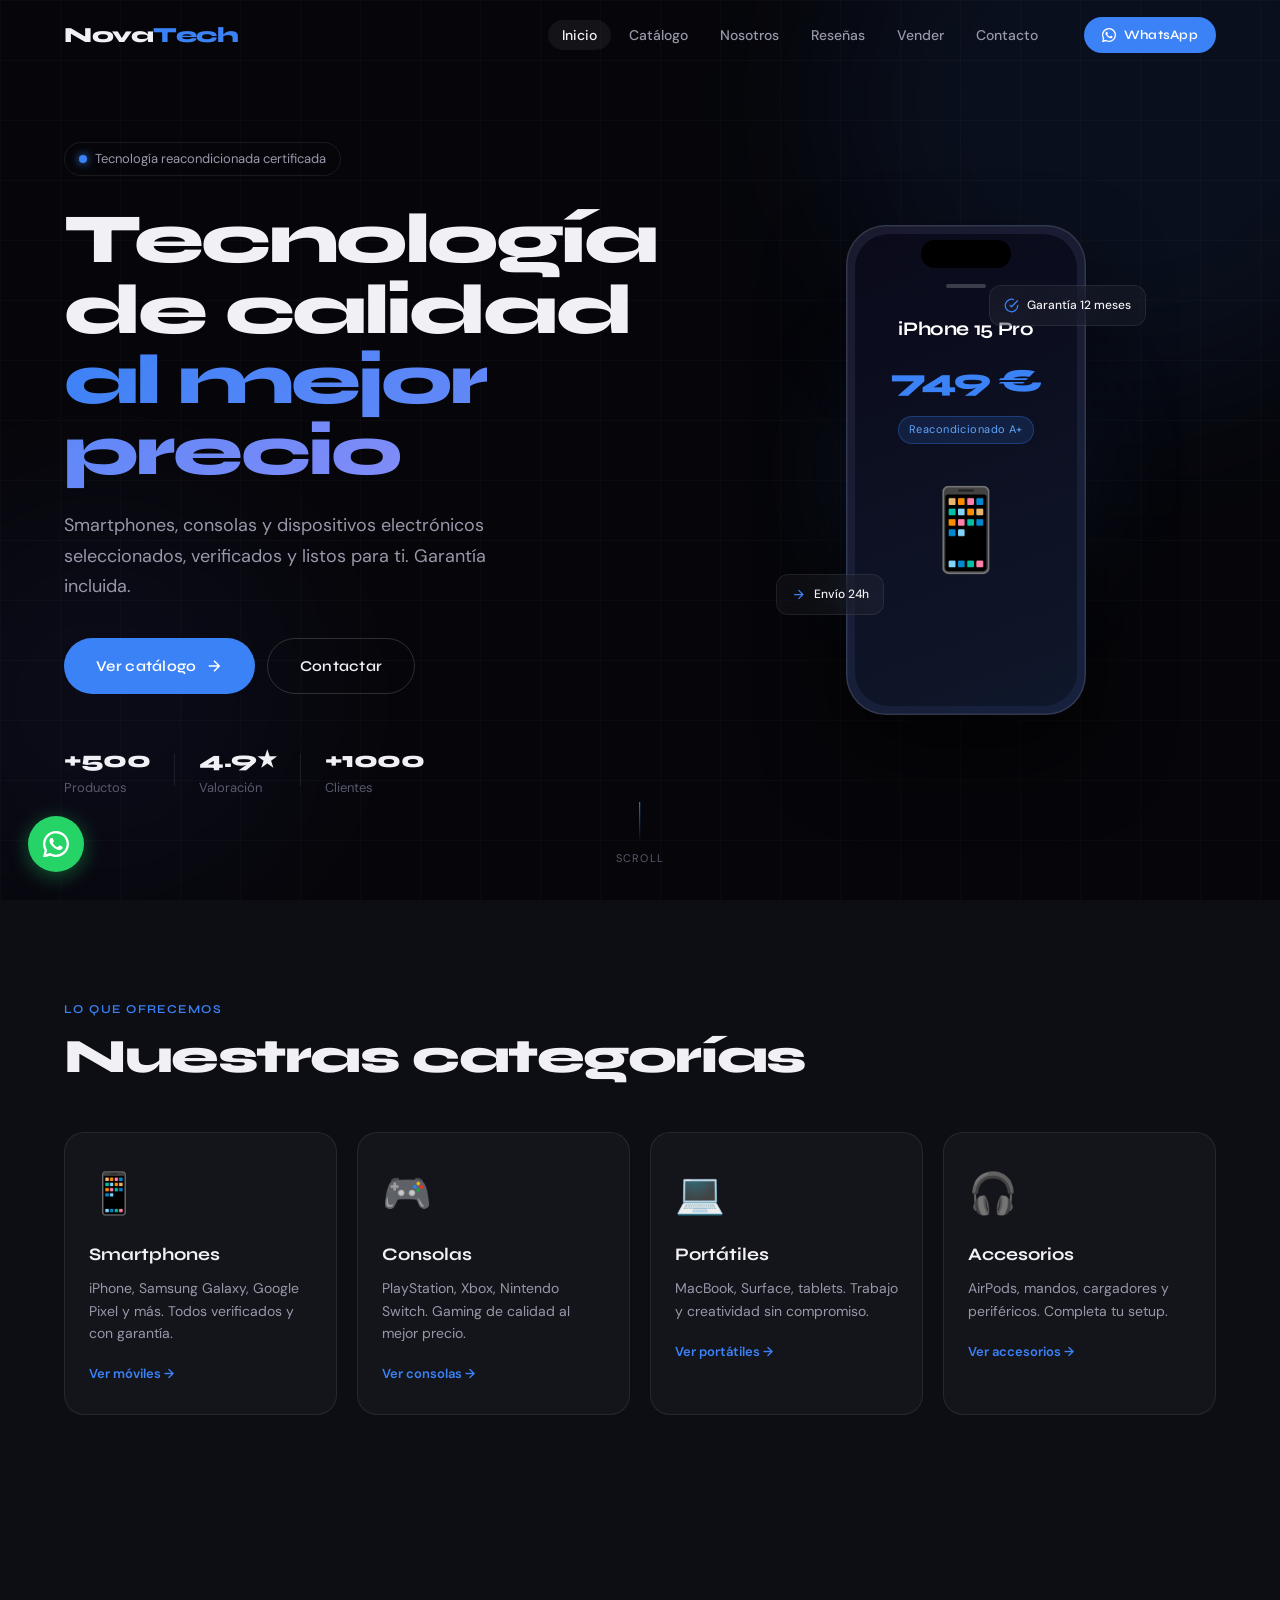
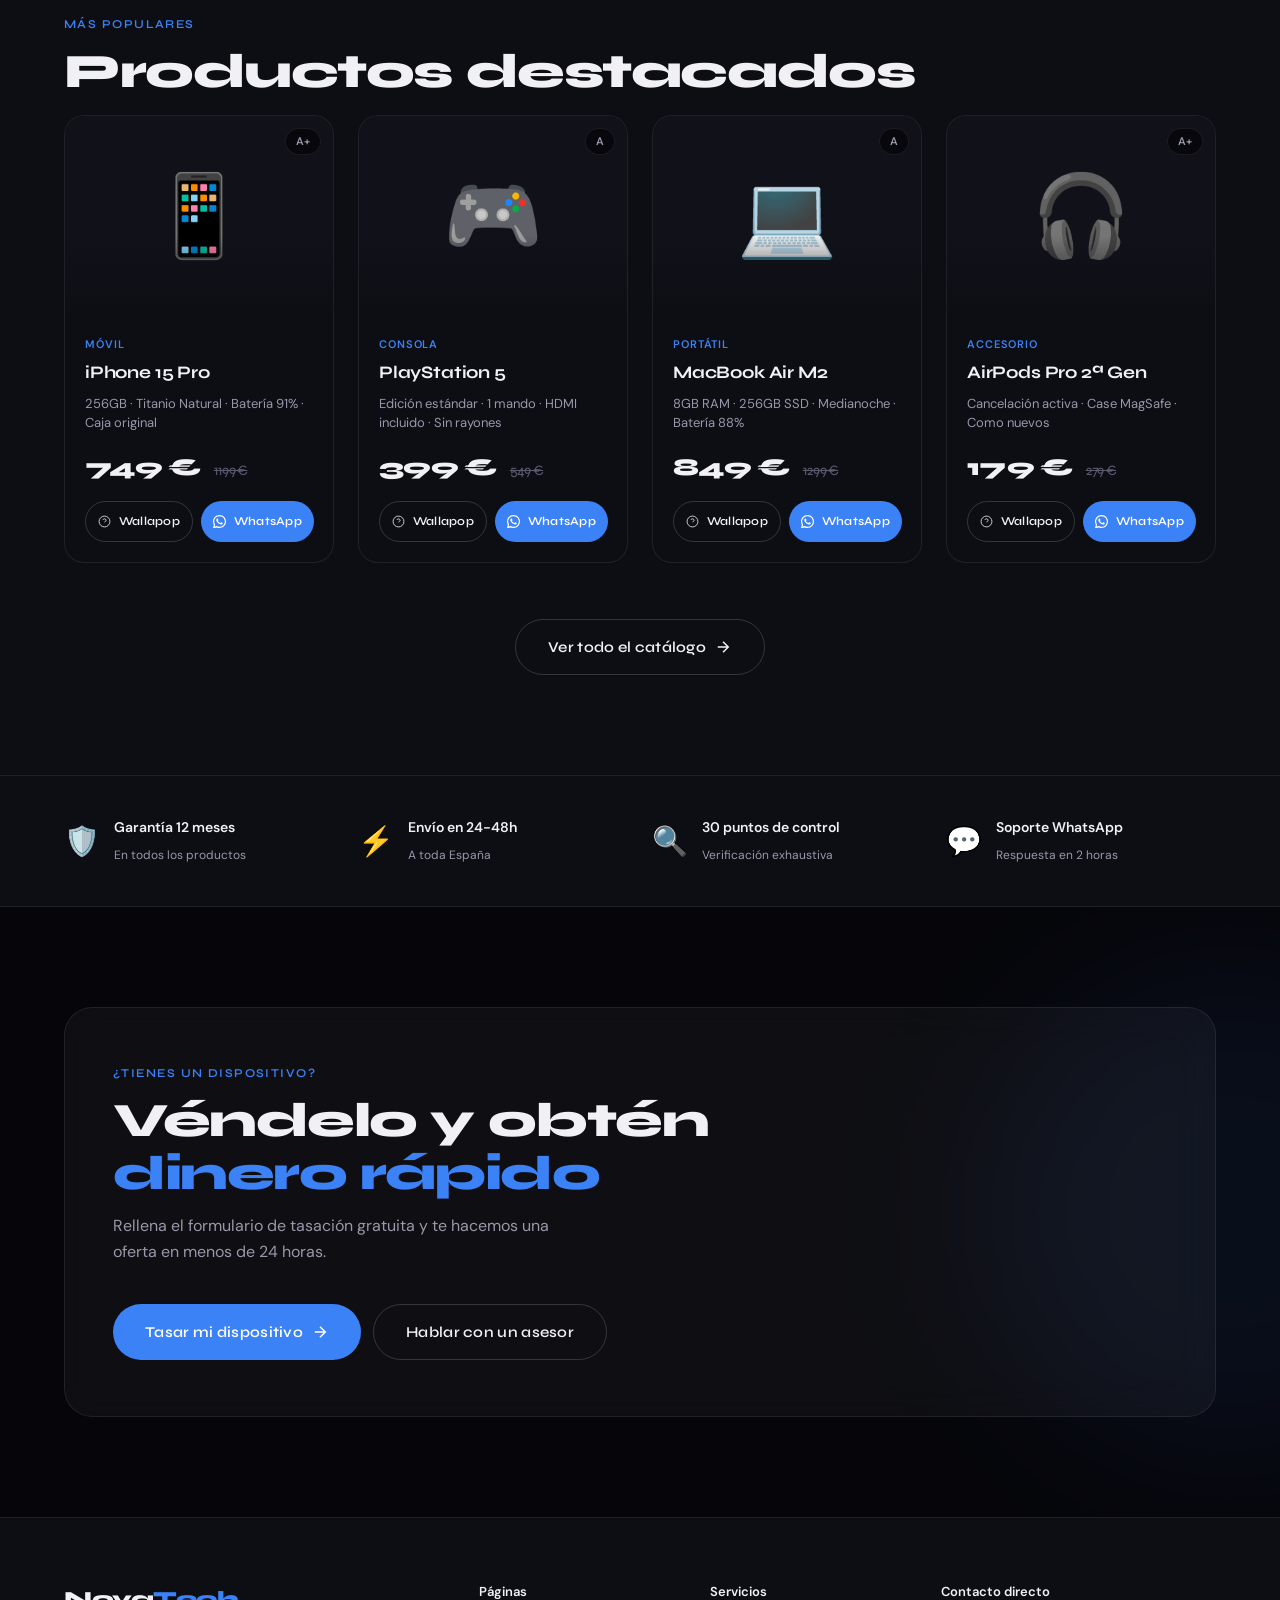
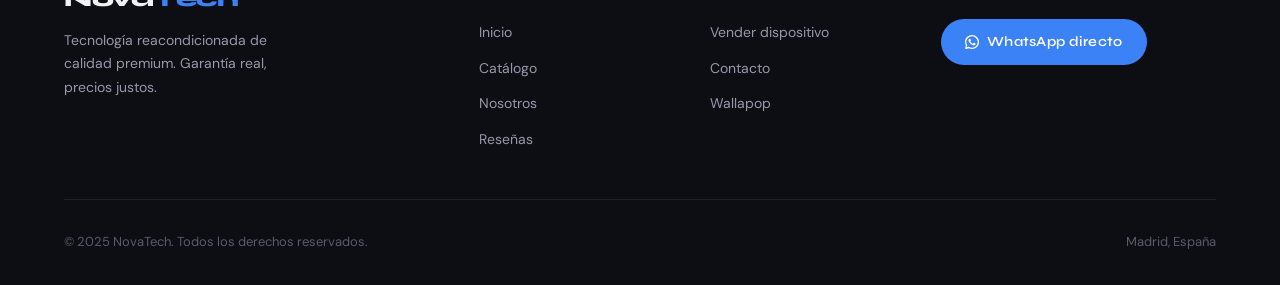
==== index.html @ 0494d089 "RECambio Web" ====
<!DOCTYPE html>
<html lang="es">
<head>
  <meta charset="UTF-8" />
  <meta name="viewport" content="width=device-width, initial-scale=1.0" />
  <meta name="description" content="NovaTech — Tecnología reacondicionada de calidad premium. Smartphones, consolas y dispositivos electrónicos al mejor precio." />
  <title>NovaTech — Inicio</title>
  <link rel="preconnect" href="https://fonts.googleapis.com">
  <link rel="preconnect" href="https://fonts.gstatic.com" crossorigin>
  <link href="https://fonts.googleapis.com/css2?family=Syne:wght@400;500;600;700;800&family=DM+Sans:opsz,wght@9..40,300;9..40,400;9..40,500&display=swap" rel="stylesheet">
  <link rel="stylesheet" href="style.css" />
</head>
<body>

  <!-- Navbar (inyectado por shared.js) -->
  <div id="nav-slot"></div>

  <main>

    <!-- ==================== HERO ==================== -->
    <section class="hero">
      <div class="blob blob-1"></div>
      <div class="blob blob-2"></div>
      <div class="grid-overlay"></div>

      <div class="hero-inner container">
        <div class="hero-text">
          <div class="hero-badge reveal">
            <span class="badge-dot"></span>
            Tecnología reacondicionada certificada
          </div>
          <h1 class="hero-title reveal reveal-delay-1">
            Tecnología<br>de calidad<br><em>al mejor precio</em>
          </h1>
          <p class="hero-sub reveal reveal-delay-2">
            Smartphones, consolas y dispositivos electrónicos seleccionados,
            verificados y listos para ti. Garantía incluida.
          </p>
          <div class="hero-ctas reveal reveal-delay-3">
            <a href="catalogo.html" class="btn btn-primary btn-lg">
              Ver catálogo
              <svg viewBox="0 0 24 24" fill="none" stroke="currentColor" stroke-width="2" width="18" height="18"><path d="M5 12h14M12 5l7 7-7 7"/></svg>
            </a>
            <a href="contacto.html" class="btn btn-outline btn-lg">Contactar</a>
          </div>
          <div class="hero-stats reveal reveal-delay-4">
            <div class="stat"><span class="stat-n">+500</span><span class="stat-l">Productos</span></div>
            <div class="stat-divider"></div>
            <div class="stat"><span class="stat-n">4.9★</span><span class="stat-l">Valoración</span></div>
            <div class="stat-divider"></div>
            <div class="stat"><span class="stat-n">+1000</span><span class="stat-l">Clientes</span></div>
          </div>
        </div>

        <div class="hero-visual reveal reveal-delay-2">
          <div class="phone-mockup">
            <div class="phone-glow"></div>
            <div class="phone-frame">
              <div class="phone-screen">
                <div class="phone-screen-content">
                  <div class="ps-bar"></div>
                  <div class="ps-title">iPhone 15 Pro</div>
                  <div class="ps-price">749 €</div>
                  <div class="ps-badge">Reacondicionado A+</div>
                  <div class="ps-img">📱</div>
                </div>
              </div>
              <div class="phone-island"></div>
              <div class="phone-btn phone-btn-r"></div>
              <div class="phone-btn phone-btn-l1"></div>
              <div class="phone-btn phone-btn-l2"></div>
            </div>
            <div class="floating-card card-1 glass">
              <svg viewBox="0 0 24 24" fill="none" stroke="#3b82f6" stroke-width="2" width="15" height="15"><path d="M22 11.08V12a10 10 0 1 1-5.93-9.14"/><polyline points="22 4 12 14.01 9 11.01"/></svg>
              Garantía 12 meses
            </div>
            <div class="floating-card card-2 glass">
              <svg viewBox="0 0 24 24" fill="none" stroke="#3b82f6" stroke-width="2" width="15" height="15"><path d="M5 12h14M12 5l7 7-7 7"/></svg>
              Envío 24h
            </div>
          </div>
        </div>
      </div>

      <div class="hero-scroll">
        <div class="scroll-line"></div>
        <span>Scroll</span>
      </div>
    </section>

    <!-- ==================== CATEGORÍAS ==================== -->
    <section class="section categories">
      <div class="container">
        <div class="section-label reveal">Lo que ofrecemos</div>
        <h2 class="section-title reveal reveal-delay-1">Nuestras categorías</h2>
        <div class="cat-grid">
          <a href="catalogo.html?cat=movil" class="cat-card reveal reveal-delay-1">
            <div class="cat-icon">📱</div>
            <h3>Smartphones</h3>
            <p>iPhone, Samsung Galaxy, Google Pixel y más. Todos verificados y con garantía.</p>
            <span class="cat-link">Ver móviles →</span>
          </a>
          <a href="catalogo.html?cat=consola" class="cat-card reveal reveal-delay-2">
            <div class="cat-icon">🎮</div>
            <h3>Consolas</h3>
            <p>PlayStation, Xbox, Nintendo Switch. Gaming de calidad al mejor precio.</p>
            <span class="cat-link">Ver consolas →</span>
          </a>
          <a href="catalogo.html?cat=portatil" class="cat-card reveal reveal-delay-3">
            <div class="cat-icon">💻</div>
            <h3>Portátiles</h3>
            <p>MacBook, Surface, tablets. Trabajo y creatividad sin compromiso.</p>
            <span class="cat-link">Ver portátiles →</span>
          </a>
          <a href="catalogo.html?cat=accesorio" class="cat-card reveal reveal-delay-4">
            <div class="cat-icon">🎧</div>
            <h3>Accesorios</h3>
            <p>AirPods, mandos, cargadores y periféricos. Completa tu setup.</p>
            <span class="cat-link">Ver accesorios →</span>
          </a>
        </div>
      </div>
    </section>

    <!-- ==================== DESTACADOS ==================== -->
    <section class="section featured">
      <div class="container">
        <div class="section-label reveal">Más populares</div>
        <h2 class="section-title reveal reveal-delay-1">Productos destacados</h2>
        <div class="product-grid" id="featuredGrid"></div>
        <div class="featured-cta reveal">
          <a href="catalogo.html" class="btn btn-outline btn-lg">
            Ver todo el catálogo
            <svg viewBox="0 0 24 24" fill="none" stroke="currentColor" stroke-width="2" width="18" height="18"><path d="M5 12h14M12 5l7 7-7 7"/></svg>
          </a>
        </div>
      </div>
    </section>

    <!-- ==================== TRUST BAR ==================== -->
    <section class="trust-bar">
      <div class="container">
        <div class="trust-grid">
          <div class="trust-item reveal">
            <div class="trust-icon">🛡️</div>
            <div>
              <strong>Garantía 12 meses</strong>
              <span>En todos los productos</span>
            </div>
          </div>
          <div class="trust-item reveal reveal-delay-1">
            <div class="trust-icon">⚡</div>
            <div>
              <strong>Envío en 24-48h</strong>
              <span>A toda España</span>
            </div>
          </div>
          <div class="trust-item reveal reveal-delay-2">
            <div class="trust-icon">🔍</div>
            <div>
              <strong>30 puntos de control</strong>
              <span>Verificación exhaustiva</span>
            </div>
          </div>
          <div class="trust-item reveal reveal-delay-3">
            <div class="trust-icon">💬</div>
            <div>
              <strong>Soporte WhatsApp</strong>
              <span>Respuesta en 2 horas</span>
            </div>
          </div>
        </div>
      </div>
    </section>

    <!-- ==================== CTA VENDER ==================== -->
    <section class="section sell-cta">
      <div class="blob blob-3"></div>
      <div class="container">
        <div class="sell-cta-inner glass reveal">
          <div class="sell-cta-text">
            <div class="section-label">¿Tienes un dispositivo?</div>
            <h2 class="section-title">Véndelo y obtén<br><em>dinero rápido</em></h2>
            <p>Rellena el formulario de tasación gratuita y te hacemos una oferta en menos de 24 horas.</p>
          </div>
          <div class="sell-cta-actions">
            <a href="tasacion.html" class="btn btn-primary btn-lg">
              Tasar mi dispositivo
              <svg viewBox="0 0 24 24" fill="none" stroke="currentColor" stroke-width="2" width="18" height="18"><path d="M5 12h14M12 5l7 7-7 7"/></svg>
            </a>
            <a href="contacto.html" class="btn btn-outline btn-lg">Hablar con un asesor</a>
          </div>
        </div>
      </div>
    </section>

  </main>

  <!-- Footer (inyectado por shared.js) -->
  <div id="footer-slot"></div>

  <script src="shared.js"></script>
  <script src="data.js"></script>
  <script>
    // Render 4 featured products
    document.addEventListener('DOMContentLoaded', () => {
      const grid = document.getElementById('featuredGrid');
      if (!grid) return;
      const featured = PRODUCTS.filter(p => [1,4,7,9].includes(p.id));
      grid.innerHTML = featured.map(productCard).join('');
      // Animate
      grid.querySelectorAll('.product-card').forEach((card, i) => {
        card.classList.add('reveal', `reveal-delay-${i+1}`);
      });
      initRevealEls(grid.querySelectorAll('.reveal'));
    });
  </script>
</body>
</html>
---- style.css ----
/* ================================================================
   NovaTech — Premium Tech Store
   CSS: Minimalist dark-premium with blue accents
   Font: Syne (display) + DM Sans (body)
================================================================ */

/* ---- CSS Variables ---- */
:root {
  --bg: #06060a;
  --bg-2: #0d0d14;
  --bg-3: #111119;
  --surface: rgba(255,255,255,0.03);
  --surface-hover: rgba(255,255,255,0.06);
  --border: rgba(255,255,255,0.08);
  --border-hover: rgba(255,255,255,0.16);

  --blue: #3b82f6;
  --blue-light: #60a5fa;
  --blue-dark: #1d4ed8;
  --blue-glow: rgba(59,130,246,0.25);

  --text: #f0f0f5;
  --text-2: #9898aa;
  --text-3: #5a5a6e;

  --font-display: 'Syne', sans-serif;
  --font-body: 'DM Sans', sans-serif;

  --radius: 12px;
  --radius-lg: 20px;
  --radius-xl: 28px;

  --transition: 0.3s cubic-bezier(0.4, 0, 0.2, 1);
  --transition-slow: 0.6s cubic-bezier(0.4, 0, 0.2, 1);
}

/* ---- Reset ---- */
*, *::before, *::after { box-sizing: border-box; margin: 0; padding: 0; }
html { scroll-behavior: smooth; font-size: 16px; }
body {
  font-family: var(--font-body);
  background: var(--bg);
  color: var(--text);
  line-height: 1.6;
  overflow-x: hidden;
  -webkit-font-smoothing: antialiased;
}
img { max-width: 100%; height: auto; display: block; }
a { text-decoration: none; color: inherit; }
ul { list-style: none; }
button { cursor: pointer; font-family: var(--font-body); border: none; }
input, textarea, select {
  font-family: var(--font-body);
  font-size: 15px;
  width: 100%;
  background: rgba(255,255,255,0.05);
  border: 1px solid var(--border);
  border-radius: var(--radius);
  padding: 12px 16px;
  color: var(--text);
  outline: none;
  transition: border-color var(--transition), box-shadow var(--transition);
  -webkit-appearance: none;
}
input::placeholder, textarea::placeholder { color: var(--text-3); }
input:focus, textarea:focus, select:focus {
  border-color: var(--blue);
  box-shadow: 0 0 0 3px var(--blue-glow);
}
select option { background: var(--bg-2); color: var(--text); }

/* ---- Container ---- */
.container { max-width: 1200px; margin: 0 auto; padding: 0 24px; }

/* ---- Glass ---- */
.glass {
  background: rgba(255,255,255,0.04);
  backdrop-filter: blur(20px);
  -webkit-backdrop-filter: blur(20px);
  border: 1px solid var(--border);
}

/* ================================================================
   BUTTONS
================================================================ */
.btn {
  display: inline-flex;
  align-items: center;
  gap: 8px;
  padding: 12px 24px;
  border-radius: 100px;
  font-family: var(--font-display);
  font-size: 14px;
  font-weight: 600;
  letter-spacing: 0.02em;
  transition: all var(--transition);
  white-space: nowrap;
  cursor: pointer;
  border: none;
}
.btn-sm { padding: 8px 18px; font-size: 13px; }
.btn-lg { padding: 15px 32px; font-size: 15px; }
.btn-full { width: 100%; justify-content: center; }

.btn-primary {
  background: var(--blue);
  color: #fff;
}
.btn-primary:hover {
  background: var(--blue-light);
  transform: translateY(-1px);
  box-shadow: 0 8px 24px var(--blue-glow);
}
.btn-primary:active { transform: translateY(0); }

.btn-outline {
  background: transparent;
  color: var(--text);
  border: 1px solid var(--border-hover);
}
.btn-outline:hover {
  border-color: var(--blue);
  color: var(--blue-light);
  background: var(--blue-glow);
}

.btn-wallapop {
  background: #13C1AC;
  color: #fff;
  padding: 14px 28px;
  border-radius: 100px;
  font-family: var(--font-display);
  font-size: 14px;
  font-weight: 600;
  display: inline-flex;
  align-items: center;
  gap: 8px;
  transition: all var(--transition);
}
.btn-wallapop:hover {
  background: #0da896;
  transform: translateY(-1px);
  box-shadow: 0 8px 24px rgba(19,193,172,0.3);
}

.btn-whatsapp {
  background: #25D366;
  color: #fff;
}
.btn-whatsapp:hover {
  background: #20c45c;
  transform: translateY(-1px);
  box-shadow: 0 8px 24px rgba(37,211,102,0.3);
}

/* ================================================================
   LOADER
================================================================ */
#loader {
  position: fixed;
  inset: 0;
  z-index: 9999;
  background: var(--bg);
  display: flex;
  flex-direction: column;
  align-items: center;
  justify-content: center;
  gap: 32px;
  transition: opacity 0.5s, visibility 0.5s;
}
#loader.hidden { opacity: 0; visibility: hidden; }

.loader-logo {
  font-family: var(--font-display);
  font-size: 2.5rem;
  font-weight: 800;
  letter-spacing: -0.02em;
  overflow: hidden;
}
.loader-n {
  color: var(--blue);
  display: inline-block;
  animation: loaderPop 0.4s ease both;
}
.loader-rest {
  display: inline-block;
  animation: loaderSlide 0.6s 0.2s ease both;
}
@keyframes loaderPop {
  from { transform: scale(0.5); opacity: 0; }
  to { transform: scale(1); opacity: 1; }
}
@keyframes loaderSlide {
  from { transform: translateX(-20px); opacity: 0; }
  to { transform: translateX(0); opacity: 1; }
}

.loader-bar {
  width: 200px;
  height: 2px;
  background: var(--border);
  border-radius: 10px;
  overflow: hidden;
}
.loader-fill {
  height: 100%;
  background: var(--blue);
  border-radius: 10px;
  animation: loaderFill 1.4s ease forwards;
}
@keyframes loaderFill {
  from { width: 0; }
  to { width: 100%; }
}

/* ================================================================
   NAVBAR
================================================================ */
#navbar {
  position: fixed;
  top: 0; left: 0; right: 0;
  z-index: 100;
  padding: 0;
  transition: all var(--transition);
}
#navbar.scrolled {
  background: rgba(6,6,10,0.85);
  backdrop-filter: blur(24px);
  -webkit-backdrop-filter: blur(24px);
  border-bottom: 1px solid var(--border);
  padding: 0;
}
.nav-inner {
  max-width: 1200px;
  margin: 0 auto;
  padding: 0 24px;
  height: 70px;
  display: flex;
  align-items: center;
  gap: 32px;
}
.nav-logo {
  font-family: var(--font-display);
  font-size: 1.35rem;
  font-weight: 800;
  letter-spacing: -0.02em;
  color: var(--text);
  flex-shrink: 0;
}
.nav-logo span { color: var(--blue); }

.nav-links {
  display: flex;
  align-items: center;
  gap: 4px;
  margin-left: auto;
}
.nav-link {
  font-size: 14px;
  font-weight: 500;
  color: var(--text-2);
  padding: 6px 14px;
  border-radius: 100px;
  transition: all var(--transition);
}
.nav-link:hover, .nav-link.active {
  color: var(--text);
  background: var(--surface-hover);
}

.nav-toggle {
  display: none;
  flex-direction: column;
  gap: 5px;
  padding: 8px;
  background: none;
  border: none;
  margin-left: 8px;
}
.nav-toggle span {
  display: block;
  width: 22px;
  height: 1.5px;
  background: var(--text);
  border-radius: 10px;
  transition: all var(--transition);
}
.nav-toggle.open span:nth-child(1) { transform: rotate(45deg) translate(4px, 4px); }
.nav-toggle.open span:nth-child(2) { opacity: 0; }
.nav-toggle.open span:nth-child(3) { transform: rotate(-45deg) translate(4px, -4px); }

/* Mobile menu */
.mobile-menu {
  position: fixed;
  top: 70px; left: 0; right: 0;
  z-index: 99;
  background: rgba(6,6,10,0.97);
  backdrop-filter: blur(24px);
  border-bottom: 1px solid var(--border);
  padding: 16px 24px 24px;
  transform: translateY(-20px);
  opacity: 0;
  pointer-events: none;
  transition: all var(--transition);
}
.mobile-menu.open {
  transform: translateY(0);
  opacity: 1;
  pointer-events: all;
}
.mobile-menu ul { display: flex; flex-direction: column; gap: 4px; }
.mobile-menu .nav-link {
  display: block;
  padding: 12px 16px;
  font-size: 16px;
  border-radius: var(--radius);
}

/* ================================================================
   SECTIONS — GENERAL
================================================================ */
.section { padding: 100px 0; position: relative; overflow: hidden; }
.section-label {
  font-family: var(--font-display);
  font-size: 12px;
  font-weight: 600;
  letter-spacing: 0.12em;
  text-transform: uppercase;
  color: var(--blue);
  margin-bottom: 12px;
}
.section-title {
  font-family: var(--font-display);
  font-size: clamp(2rem, 4vw, 3rem);
  font-weight: 800;
  letter-spacing: -0.03em;
  line-height: 1.1;
  color: var(--text);
  margin-bottom: 16px;
}
.section-title em { font-style: normal; color: var(--blue); }
.section-sub {
  font-size: 17px;
  color: var(--text-2);
  max-width: 560px;
  margin-bottom: 48px;
}

/* ---- Reveal animations ---- */
.reveal {
  opacity: 0;
  transform: translateY(30px);
  transition: opacity 0.7s ease, transform 0.7s ease;
}
.reveal.visible { opacity: 1; transform: translateY(0); }
.reveal-delay-1 { transition-delay: 0.1s; }
.reveal-delay-2 { transition-delay: 0.2s; }
.reveal-delay-3 { transition-delay: 0.3s; }
.reveal-delay-4 { transition-delay: 0.4s; }

/* ================================================================
   DECORATIVE BLOBS
================================================================ */
.blob {
  position: absolute;
  border-radius: 50%;
  filter: blur(80px);
  pointer-events: none;
  z-index: 0;
}
.blob-1 { width: 600px; height: 600px; background: rgba(59,130,246,0.08); top: -200px; right: -150px; }
.blob-2 { width: 400px; height: 400px; background: rgba(99,102,241,0.06); bottom: 0; left: -100px; }
.blob-3 { width: 500px; height: 500px; background: rgba(59,130,246,0.07); top: 50%; right: -200px; transform: translateY(-50%); }
.blob-4 { width: 450px; height: 450px; background: rgba(99,102,241,0.07); bottom: -100px; left: -100px; }

.grid-overlay {
  position: absolute;
  inset: 0;
  background-image:
    linear-gradient(rgba(255,255,255,0.02) 1px, transparent 1px),
    linear-gradient(90deg, rgba(255,255,255,0.02) 1px, transparent 1px);
  background-size: 60px 60px;
  pointer-events: none;
}

/* ================================================================
   HERO
================================================================ */
.hero {
  min-height: 100vh;
  display: flex;
  align-items: center;
  padding: 120px 0 80px;
}
.hero-inner {
  display: grid;
  grid-template-columns: 1fr 1fr;
  gap: 60px;
  align-items: center;
  position: relative;
  z-index: 1;
}
.hero-badge {
  display: inline-flex;
  align-items: center;
  gap: 8px;
  padding: 6px 14px;
  border-radius: 100px;
  border: 1px solid var(--border);
  font-size: 13px;
  color: var(--text-2);
  margin-bottom: 28px;
}
.badge-dot {
  width: 8px; height: 8px;
  background: var(--blue);
  border-radius: 50%;
  box-shadow: 0 0 8px var(--blue);
  animation: pulse 2s infinite;
}
@keyframes pulse {
  0%, 100% { box-shadow: 0 0 8px var(--blue); }
  50% { box-shadow: 0 0 16px var(--blue), 0 0 32px var(--blue-glow); }
}

.hero-title {
  font-family: var(--font-display);
  font-size: clamp(3rem, 5.5vw, 5rem);
  font-weight: 800;
  letter-spacing: -0.04em;
  line-height: 1.0;
  margin-bottom: 24px;
  color: var(--text);
}
.hero-title em {
  font-style: normal;
  background: linear-gradient(135deg, var(--blue) 0%, #818cf8 100%);
  -webkit-background-clip: text;
  -webkit-text-fill-color: transparent;
  background-clip: text;
}
.hero-sub {
  font-size: 18px;
  color: var(--text-2);
  line-height: 1.7;
  margin-bottom: 36px;
  max-width: 440px;
}
.hero-ctas {
  display: flex;
  gap: 12px;
  flex-wrap: wrap;
  margin-bottom: 48px;
}
.hero-stats {
  display: flex;
  align-items: center;
  gap: 24px;
}
.stat { display: flex; flex-direction: column; }
.stat-n {
  font-family: var(--font-display);
  font-size: 1.4rem;
  font-weight: 800;
  color: var(--text);
  letter-spacing: -0.02em;
}
.stat-l { font-size: 13px; color: var(--text-3); }
.stat-divider { width: 1px; height: 32px; background: var(--border); }

/* Hero scroll indicator */
.hero-scroll {
  position: absolute;
  bottom: 32px;
  left: 50%;
  transform: translateX(-50%);
  display: flex;
  flex-direction: column;
  align-items: center;
  gap: 8px;
  color: var(--text-3);
  font-size: 11px;
  letter-spacing: 0.1em;
  text-transform: uppercase;
  z-index: 1;
}
.scroll-line {
  width: 1px;
  height: 40px;
  background: linear-gradient(to bottom, var(--blue), transparent);
  animation: scrollLine 2s ease-in-out infinite;
}
@keyframes scrollLine {
  0%, 100% { opacity: 0.3; transform: scaleY(1); }
  50% { opacity: 1; transform: scaleY(1.2); }
}

/* ---- Phone Mockup ---- */
.hero-visual { display: flex; justify-content: center; align-items: center; }
.phone-mockup {
  position: relative;
  width: 280px;
  animation: float 6s ease-in-out infinite;
}
@keyframes float {
  0%, 100% { transform: translateY(0); }
  50% { transform: translateY(-16px); }
}
.phone-glow {
  position: absolute;
  width: 200px; height: 200px;
  background: var(--blue-glow);
  border-radius: 50%;
  filter: blur(60px);
  top: 50%; left: 50%;
  transform: translate(-50%, -50%);
  pointer-events: none;
}
.phone-frame {
  width: 240px;
  height: 490px;
  background: linear-gradient(135deg, #1a1a2e 0%, #16213e 100%);
  border-radius: 40px;
  border: 1px solid rgba(255,255,255,0.12);
  position: relative;
  overflow: hidden;
  box-shadow: 0 40px 80px rgba(0,0,0,0.6), 0 0 0 0.5px rgba(255,255,255,0.1) inset;
  margin: 0 auto;
}
.phone-screen {
  position: absolute;
  inset: 8px;
  border-radius: 34px;
  background: linear-gradient(160deg, #0a0a1a 0%, #0f172a 100%);
  overflow: hidden;
}
.phone-screen-content {
  padding: 50px 20px 20px;
  display: flex;
  flex-direction: column;
  align-items: center;
  gap: 10px;
}
.ps-bar {
  width: 40px; height: 4px;
  background: rgba(255,255,255,0.2);
  border-radius: 10px;
  margin-bottom: 16px;
}
.ps-title {
  font-family: var(--font-display);
  font-size: 1.2rem;
  font-weight: 700;
  color: #fff;
  letter-spacing: -0.02em;
}
.ps-price {
  font-family: var(--font-display);
  font-size: 2rem;
  font-weight: 800;
  color: var(--blue);
  letter-spacing: -0.04em;
}
.ps-badge {
  background: rgba(59,130,246,0.15);
  border: 1px solid rgba(59,130,246,0.3);
  color: var(--blue-light);
  font-size: 11px;
  padding: 4px 10px;
  border-radius: 100px;
  letter-spacing: 0.04em;
}
.ps-img { font-size: 5rem; margin-top: 12px; }
.phone-island {
  position: absolute;
  top: 14px; left: 50%; transform: translateX(-50%);
  width: 90px; height: 28px;
  background: #000;
  border-radius: 100px;
  z-index: 10;
}
.phone-btn {
  position: absolute;
  width: 3px;
  background: rgba(255,255,255,0.1);
  border-radius: 10px;
}
.phone-btn-r { right: -3px; top: 100px; height: 70px; }
.phone-btn-l1 { left: -3px; top: 90px; height: 45px; }
.phone-btn-l2 { left: -3px; top: 148px; height: 45px; }

/* Floating cards */
.floating-card {
  position: absolute;
  display: flex;
  align-items: center;
  gap: 8px;
  padding: 10px 14px;
  border-radius: var(--radius);
  font-size: 12px;
  font-weight: 500;
  color: var(--text);
  white-space: nowrap;
  animation: floatCard 4s ease-in-out infinite;
}
.card-1 { top: 60px; right: -40px; animation-delay: -1s; }
.card-2 { bottom: 100px; left: -50px; animation-delay: -2.5s; }
@keyframes floatCard {
  0%, 100% { transform: translateY(0); }
  50% { transform: translateY(-8px); }
}

/* ================================================================
   CATEGORIES
================================================================ */
.categories { background: var(--bg-2); }
.cat-grid {
  display: grid;
  grid-template-columns: repeat(4, 1fr);
  gap: 20px;
  margin-top: 48px;
}
.cat-card {
  background: var(--surface);
  border: 1px solid var(--border);
  border-radius: var(--radius-lg);
  padding: 28px 24px;
  transition: all var(--transition);
  cursor: default;
}
.cat-card:hover {
  border-color: var(--blue);
  background: var(--surface-hover);
  transform: translateY(-4px);
  box-shadow: 0 16px 48px rgba(0,0,0,0.3), 0 0 0 1px var(--blue-glow);
}
.cat-icon { font-size: 2.5rem; margin-bottom: 16px; }
.cat-card h3 {
  font-family: var(--font-display);
  font-size: 1.1rem;
  font-weight: 700;
  margin-bottom: 8px;
}
.cat-card p { font-size: 14px; color: var(--text-2); line-height: 1.6; margin-bottom: 16px; }
.cat-link {
  font-size: 13px;
  font-weight: 600;
  color: var(--blue);
  transition: color var(--transition);
}
.cat-link:hover { color: var(--blue-light); }

/* ================================================================
   CATALOG
================================================================ */
.catalog { background: var(--bg); }
.catalog-filters {
  display: flex;
  gap: 8px;
  flex-wrap: wrap;
  margin-bottom: 40px;
}
.filter-btn {
  padding: 8px 20px;
  border-radius: 100px;
  font-size: 14px;
  font-weight: 500;
  background: var(--surface);
  border: 1px solid var(--border);
  color: var(--text-2);
  transition: all var(--transition);
}
.filter-btn:hover, .filter-btn.active {
  background: var(--blue);
  border-color: var(--blue);
  color: #fff;
}

/* Product grid */
.product-grid {
  display: grid;
  grid-template-columns: repeat(auto-fill, minmax(260px, 1fr));
  gap: 24px;
  margin-bottom: 56px;
}
.product-card {
  background: var(--bg-2);
  border: 1px solid var(--border);
  border-radius: var(--radius-lg);
  overflow: hidden;
  transition: all var(--transition);
  display: flex;
  flex-direction: column;
}
.product-card:hover {
  border-color: rgba(59,130,246,0.4);
  transform: translateY(-6px);
  box-shadow: 0 24px 60px rgba(0,0,0,0.4);
}
.product-img {
  height: 200px;
  background: var(--bg-3);
  display: flex;
  align-items: center;
  justify-content: center;
  font-size: 5rem;
  position: relative;
  overflow: hidden;
}
.product-img::after {
  content: '';
  position: absolute;
  inset: 0;
  background: linear-gradient(to bottom, transparent 60%, var(--bg-2));
}
.product-condition {
  position: absolute;
  top: 12px; right: 12px;
  background: rgba(6,6,10,0.8);
  border: 1px solid var(--border);
  border-radius: 100px;
  padding: 4px 10px;
  font-size: 11px;
  font-weight: 600;
  color: var(--text-2);
  z-index: 1;
  backdrop-filter: blur(8px);
}
.product-body {
  padding: 20px;
  flex: 1;
  display: flex;
  flex-direction: column;
}
.product-cat {
  font-size: 11px;
  color: var(--blue);
  font-weight: 600;
  letter-spacing: 0.08em;
  text-transform: uppercase;
  margin-bottom: 6px;
}
.product-name {
  font-family: var(--font-display);
  font-size: 1.1rem;
  font-weight: 700;
  margin-bottom: 6px;
  letter-spacing: -0.01em;
}
.product-desc { font-size: 13px; color: var(--text-2); margin-bottom: 16px; flex: 1; line-height: 1.5; }
.product-price {
  font-family: var(--font-display);
  font-size: 1.5rem;
  font-weight: 800;
  color: var(--text);
  letter-spacing: -0.03em;
  margin-bottom: 14px;
}
.product-price del {
  font-size: 0.9rem;
  color: var(--text-3);
  font-weight: 400;
  margin-left: 6px;
  text-decoration: line-through;
}
.product-actions {
  display: flex;
  gap: 8px;
}
.product-actions .btn {
  flex: 1;
  justify-content: center;
  padding: 10px 12px;
  font-size: 12px;
}

/* Wallapop banner */
.wallapop-banner {
  background: var(--bg-2);
  border: 1px solid rgba(19,193,172,0.3);
  border-radius: var(--radius-xl);
  padding: 32px 40px;
  display: flex;
  align-items: center;
  justify-content: space-between;
  gap: 24px;
  flex-wrap: wrap;
}
.wbanner-left {
  display: flex;
  align-items: center;
  gap: 20px;
}
.wbanner-left h3 {
  font-family: var(--font-display);
  font-size: 1.2rem;
  font-weight: 700;
  margin-bottom: 4px;
}
.wbanner-left p { font-size: 14px; color: var(--text-2); }

/* ================================================================
   ABOUT
================================================================ */
.about { background: var(--bg-2); }
.about-grid {
  display: grid;
  grid-template-columns: 1fr 1fr;
  gap: 80px;
  align-items: center;
}
.about-text p {
  color: var(--text-2);
  font-size: 16px;
  line-height: 1.8;
  margin-bottom: 16px;
}
.about-values {
  display: grid;
  grid-template-columns: 1fr 1fr;
  gap: 16px;
  margin-top: 32px;
}
.value-item {
  display: flex;
  align-items: flex-start;
  gap: 12px;
}
.value-icon { font-size: 1.3rem; margin-top: 2px; flex-shrink: 0; }
.value-item strong {
  display: block;
  font-weight: 600;
  font-size: 14px;
  margin-bottom: 2px;
}
.value-item span { font-size: 13px; color: var(--text-2); }

/* About card */
.about-card {
  border-radius: var(--radius-xl);
  padding: 32px;
}
.about-stat-row {
  display: flex;
  gap: 24px;
  margin-bottom: 28px;
  padding-bottom: 28px;
  border-bottom: 1px solid var(--border);
}
.about-stat { flex: 1; }
.as-n {
  display: block;
  font-family: var(--font-display);
  font-size: 2.5rem;
  font-weight: 800;
  letter-spacing: -0.04em;
  color: var(--blue);
}
.as-l { font-size: 13px; color: var(--text-2); }
.about-brands {
  display: flex;
  flex-wrap: wrap;
  gap: 8px;
  margin-bottom: 28px;
  padding-bottom: 28px;
  border-bottom: 1px solid var(--border);
}
.brand-chip {
  padding: 6px 14px;
  background: var(--surface);
  border: 1px solid var(--border);
  border-radius: 100px;
  font-size: 13px;
  font-weight: 500;
  color: var(--text-2);
}
.about-trust {
  display: flex;
  align-items: center;
  gap: 16px;
}
.about-trust strong { display: block; font-size: 14px; font-weight: 600; margin-bottom: 2px; }
.about-trust span { font-size: 12px; color: var(--text-2); }

/* ================================================================
   REVIEWS
================================================================ */
.reviews { background: var(--bg); }
.stars-summary {
  display: flex;
  align-items: center;
  gap: 20px;
  margin-bottom: 48px;
}
.rating-big {
  font-family: var(--font-display);
  font-size: 4rem;
  font-weight: 800;
  letter-spacing: -0.04em;
  color: var(--text);
  line-height: 1;
}
.stars { font-size: 1.4rem; color: #f59e0b; margin-bottom: 4px; }
.rating-count { font-size: 14px; color: var(--text-2); }

.reviews-grid {
  display: grid;
  grid-template-columns: repeat(auto-fill, minmax(300px, 1fr));
  gap: 20px;
}
.review-card {
  background: var(--bg-2);
  border: 1px solid var(--border);
  border-radius: var(--radius-lg);
  padding: 24px;
  transition: all var(--transition);
}
.review-card:hover {
  border-color: var(--border-hover);
  transform: translateY(-3px);
}
.review-stars { color: #f59e0b; font-size: 1rem; margin-bottom: 12px; }
.review-text {
  font-size: 14px;
  color: var(--text-2);
  line-height: 1.7;
  margin-bottom: 16px;
}
.review-author {
  display: flex;
  align-items: center;
  gap: 12px;
}
.review-avatar {
  width: 36px; height: 36px;
  border-radius: 50%;
  display: flex;
  align-items: center;
  justify-content: center;
  font-family: var(--font-display);
  font-size: 14px;
  font-weight: 700;
  color: #fff;
  flex-shrink: 0;
}
.review-name { font-size: 14px; font-weight: 600; }
.review-date { font-size: 12px; color: var(--text-3); }

/* ================================================================
   SELL / TASACIÓN
================================================================ */
.sell { background: var(--bg-2); }
.sell-grid {
  display: grid;
  grid-template-columns: 1fr 1.6fr;
  gap: 60px;
  align-items: start;
}
.sell-steps { display: flex; flex-direction: column; gap: 28px; }
.sell-step {
  display: flex;
  align-items: flex-start;
  gap: 20px;
}
.step-num {
  font-family: var(--font-display);
  font-size: 1.8rem;
  font-weight: 800;
  color: var(--blue);
  letter-spacing: -0.04em;
  line-height: 1;
  flex-shrink: 0;
  min-width: 48px;
}
.sell-step strong { display: block; font-size: 15px; font-weight: 600; margin-bottom: 4px; }
.sell-step span { font-size: 13px; color: var(--text-2); }

/* Sell form */
.sell-form {
  border-radius: var(--radius-xl);
  padding: 36px;
}
.form-group { margin-bottom: 18px; }
.form-group label { display: block; font-size: 13px; font-weight: 500; color: var(--text-2); margin-bottom: 8px; }
.form-row { display: grid; grid-template-columns: 1fr 1fr; gap: 16px; }

/* File drop */
.file-drop {
  border: 1.5px dashed var(--border-hover);
  border-radius: var(--radius);
  padding: 24px;
  display: flex;
  flex-direction: column;
  align-items: center;
  gap: 8px;
  text-align: center;
  cursor: pointer;
  transition: all var(--transition);
  color: var(--text-3);
  font-size: 13px;
}
.file-drop:hover { border-color: var(--blue); color: var(--text-2); background: var(--blue-glow); }
.file-link { color: var(--blue); cursor: pointer; text-decoration: underline; }
.file-preview { display: flex; flex-wrap: wrap; gap: 8px; margin-top: 12px; }
.file-thumb {
  width: 64px; height: 64px;
  border-radius: 8px;
  object-fit: cover;
  border: 1px solid var(--border);
}

/* Form success */
.form-success {
  text-align: center;
  padding: 12px;
  font-size: 14px;
  color: #4ade80;
  background: rgba(74,222,128,0.1);
  border: 1px solid rgba(74,222,128,0.3);
  border-radius: var(--radius);
  margin-top: 12px;
}

/* ================================================================
   CONTACT
================================================================ */
.contact { background: var(--bg); }
.contact-grid {
  display: grid;
  grid-template-columns: 1fr 1.4fr;
  gap: 60px;
  align-items: start;
}
.contact-method { margin-bottom: 12px; }
.contact-card {
  display: flex;
  align-items: center;
  gap: 16px;
  padding: 18px 20px;
  border-radius: var(--radius-lg);
  transition: all var(--transition);
}
.contact-card:not(.no-link):hover {
  border-color: var(--border-hover);
  transform: translateX(4px);
}
.whatsapp-card { border-color: rgba(37,211,102,0.3); }
.whatsapp-card:hover { border-color: rgba(37,211,102,0.6) !important; }
.cc-icon {
  width: 48px; height: 48px;
  background: var(--surface);
  border-radius: var(--radius);
  display: flex; align-items: center; justify-content: center;
  flex-shrink: 0;
  color: var(--blue);
}
.whatsapp-card .cc-icon { color: #25D366; }
.contact-card strong { display: block; font-size: 14px; font-weight: 600; margin-bottom: 2px; }
.contact-card span { display: block; font-size: 13px; color: var(--text-2); }
.contact-card em { display: block; font-size: 11px; font-style: normal; color: var(--blue); margin-top: 2px; }

.social-links {
  display: flex;
  gap: 10px;
  margin-top: 24px;
}
.social-btn {
  width: 44px; height: 44px;
  background: var(--surface);
  border: 1px solid var(--border);
  border-radius: var(--radius);
  display: flex; align-items: center; justify-content: center;
  color: var(--text-2);
  transition: all var(--transition);
}
.social-btn:hover {
  border-color: var(--blue);
  color: var(--blue);
  background: var(--blue-glow);
}

/* Contact form */
.contact-form {
  border-radius: var(--radius-xl);
  padding: 36px;
}

/* ================================================================
   FOOTER
================================================================ */
.footer {
  background: var(--bg-2);
  border-top: 1px solid var(--border);
  padding: 64px 0 32px;
}
.footer-grid {
  display: grid;
  grid-template-columns: 2fr 1fr 1fr 1.5fr;
  gap: 48px;
  margin-bottom: 48px;
}
.footer-brand .nav-logo { display: block; margin-bottom: 12px; }
.footer-brand p { font-size: 14px; color: var(--text-2); line-height: 1.7; max-width: 240px; }
.footer-links strong { display: block; font-size: 13px; font-weight: 600; color: var(--text); margin-bottom: 16px; }
.footer-links ul { display: flex; flex-direction: column; gap: 10px; }
.footer-links a { font-size: 14px; color: var(--text-2); transition: color var(--transition); }
.footer-links a:hover { color: var(--blue); }
.footer-contact strong { display: block; font-size: 13px; font-weight: 600; color: var(--text); margin-bottom: 16px; }
.footer-bottom {
  display: flex;
  justify-content: space-between;
  align-items: center;
  padding-top: 32px;
  border-top: 1px solid var(--border);
  font-size: 13px;
  color: var(--text-3);
  flex-wrap: wrap;
  gap: 8px;
}

/* ================================================================
   FLOATING ELEMENTS
================================================================ */
/* WhatsApp float button */
.wa-float {
  position: fixed;
  bottom: 28px; left: 28px;
  z-index: 50;
  width: 56px; height: 56px;
  background: #25D366;
  border-radius: 50%;
  display: flex; align-items: center; justify-content: center;
  color: #fff;
  box-shadow: 0 4px 20px rgba(37,211,102,0.4);
  transition: all var(--transition);
  animation: waBounce 3s ease-in-out infinite;
}
.wa-float:hover {
  transform: scale(1.1);
  box-shadow: 0 8px 32px rgba(37,211,102,0.5);
}
@keyframes waBounce {
  0%, 100% { transform: translateY(0); }
  50% { transform: translateY(-4px); }
}

/* Back to top */
.back-top {
  position: fixed;
  bottom: 28px; right: 28px;
  z-index: 50;
  width: 48px; height: 48px;
  background: var(--bg-2);
  border: 1px solid var(--border);
  border-radius: 50%;
  display: flex; align-items: center; justify-content: center;
  color: var(--text);
  transition: all var(--transition);
  opacity: 0;
  pointer-events: none;
}
.back-top.visible {
  opacity: 1;
  pointer-events: all;
}
.back-top:hover {
  border-color: var(--blue);
  color: var(--blue);
  background: var(--blue-glow);
}

/* ================================================================
   RESPONSIVE
================================================================ */
@media (max-width: 1024px) {
  .hero-inner { grid-template-columns: 1fr; text-align: center; }
  .hero-text { order: 1; }
  .hero-visual { order: 0; }
  .hero-badge, .hero-ctas, .hero-stats { justify-content: center; }
  .hero-sub { max-width: 100%; }
  .about-grid { grid-template-columns: 1fr; }
  .footer-grid { grid-template-columns: 1fr 1fr; }
  .cat-grid { grid-template-columns: repeat(2, 1fr); }
}

@media (max-width: 768px) {
  .section { padding: 72px 0; }
  .nav-links, #navbar .btn-sm { display: none; }
  .nav-toggle { display: flex; }
  .hero-title { font-size: 2.8rem; }
  .sell-grid, .contact-grid { grid-template-columns: 1fr; }
  .form-row { grid-template-columns: 1fr; }
  .about-values { grid-template-columns: 1fr; }
  .wallapop-banner { flex-direction: column; text-align: center; }
  .wbanner-left { flex-direction: column; text-align: center; }
  .footer-grid { grid-template-columns: 1fr; gap: 32px; }
  .hero-inner { gap: 32px; }
  .phone-mockup { width: 200px; }
  .phone-frame { width: 180px; height: 370px; }
  .card-1, .card-2 { display: none; }
  .sell-form, .contact-form { padding: 24px; }
}

@media (max-width: 480px) {
  .cat-grid { grid-template-columns: 1fr; }
  .hero-ctas { flex-direction: column; }
  .btn-lg { width: 100%; justify-content: center; }
}

/* ================================================================
   PAGE HERO (interior pages)
================================================================ */
.page-hero {
  padding: 140px 0 72px;
  position: relative;
  overflow: hidden;
  background: var(--bg);
}
.page-hero-inner { position: relative; z-index: 1; }
.page-title {
  font-family: var(--font-display);
  font-size: clamp(2.2rem, 5vw, 4rem);
  font-weight: 800;
  letter-spacing: -0.04em;
  line-height: 1.05;
  margin-bottom: 16px;
  color: var(--text);
}
.page-title em { font-style:normal; color:var(--blue); }
.page-sub {
  font-size: 18px;
  color: var(--text-2);
  max-width: 560px;
  line-height: 1.7;
}

/* ================================================================
   TRUST BAR
================================================================ */
.trust-bar {
  background: var(--bg-2);
  border-top: 1px solid var(--border);
  border-bottom: 1px solid var(--border);
  padding: 40px 0;
}
.trust-grid {
  display: grid;
  grid-template-columns: repeat(4, 1fr);
  gap: 24px;
}
.trust-item {
  display: flex;
  align-items: center;
  gap: 14px;
}
.trust-icon { font-size: 1.8rem; flex-shrink: 0; }
.trust-item strong { display: block; font-size: 14px; font-weight: 600; margin-bottom: 2px; }
.trust-item span { font-size: 12px; color: var(--text-2); }

/* ================================================================
   FEATURED / SELL CTA (homepage)
================================================================ */
.featured { background: var(--bg-2); }
.featured-cta { text-align: center; margin-top: 48px; }

.sell-cta { background: var(--bg); }
.sell-cta-inner {
  border-radius: var(--radius-xl);
  padding: 56px 48px;
  display: flex;
  align-items: center;
  justify-content: space-between;
  gap: 40px;
  flex-wrap: wrap;
}
.sell-cta-text .section-title { margin-bottom: 12px; }
.sell-cta-text p { color: var(--text-2); font-size: 16px; max-width: 440px; }
.sell-cta-actions { display: flex; gap: 12px; flex-wrap: wrap; }

/* ================================================================
   CATALOG PAGE extras
================================================================ */
.catalog-page { background: var(--bg); }
.catalog-toolbar {
  display: flex;
  flex-direction: column;
  gap: 16px;
  margin-bottom: 24px;
}
.search-box {
  display: flex;
  align-items: center;
  gap: 10px;
  background: var(--surface);
  border: 1px solid var(--border);
  border-radius: 100px;
  padding: 8px 20px;
  max-width: 400px;
  color: var(--text-2);
}
.search-box input {
  background: none;
  border: none;
  padding: 0;
  font-size: 14px;
  width: 100%;
  box-shadow: none;
}
.search-box input:focus { box-shadow: none; }
.catalog-meta {
  display: flex;
  align-items: center;
  justify-content: space-between;
  margin-bottom: 28px;
  flex-wrap: wrap;
  gap: 12px;
}
.product-count { font-size: 14px; color: var(--text-2); }
.sort-select {
  width: auto;
  padding: 8px 16px;
  border-radius: 100px;
  font-size: 13px;
  cursor: pointer;
}
.empty-state {
  text-align: center;
  padding: 80px 0;
  color: var(--text-2);
}
.empty-state h3 { font-size: 1.2rem; margin-bottom: 8px; }

/* ================================================================
   ABOUT / NOSOTROS extras
================================================================ */
.values-grid {
  display: grid;
  grid-template-columns: repeat(3, 1fr);
  gap: 20px;
  margin-top: 48px;
}
.value-card {
  border-radius: var(--radius-lg);
  padding: 28px 24px;
  transition: all var(--transition);
}
.value-card:hover { border-color: rgba(59,130,246,0.4); transform: translateY(-4px); }
.vc-icon { font-size: 2rem; margin-bottom: 14px; }
.value-card h3 { font-family: var(--font-display); font-size: 1rem; font-weight: 700; margin-bottom: 8px; }
.value-card p { font-size: 14px; color: var(--text-2); line-height: 1.6; }

.process-steps {
  display: flex;
  align-items: flex-start;
  gap: 8px;
  margin-top: 48px;
  flex-wrap: wrap;
}
.process-step {
  flex: 1;
  min-width: 160px;
  background: var(--bg-2);
  border: 1px solid var(--border);
  border-radius: var(--radius-lg);
  padding: 24px 20px;
}
.ps-num {
  font-family: var(--font-display);
  font-size: 1.6rem;
  font-weight: 800;
  color: var(--blue);
  letter-spacing: -0.04em;
  margin-bottom: 12px;
}
.process-step h3 { font-family: var(--font-display); font-size: 1rem; font-weight: 700; margin-bottom: 8px; }
.process-step p { font-size: 13px; color: var(--text-2); line-height: 1.6; }
.process-arrow {
  font-size: 1.4rem;
  color: var(--blue);
  padding-top: 32px;
  flex-shrink: 0;
}

.grades-grid {
  display: grid;
  grid-template-columns: repeat(3, 1fr);
  gap: 20px;
  margin-top: 48px;
}
.grade-card {
  background: var(--bg);
  border: 1px solid var(--border);
  border-radius: var(--radius-lg);
  padding: 28px 24px;
  text-align: center;
}
.grade-badge {
  display: inline-flex;
  align-items: center;
  justify-content: center;
  width: 56px; height: 56px;
  border-radius: 50%;
  font-family: var(--font-display);
  font-size: 1.2rem;
  font-weight: 800;
  margin: 0 auto 16px;
}
.grade-a-plus { background: rgba(59,130,246,0.15); color: #60a5fa; border: 2px solid #3b82f6; }
.grade-a      { background: rgba(99,102,241,0.15); color: #818cf8; border: 2px solid #6366f1; }
.grade-b      { background: rgba(245,158,11,0.15); color: #fbbf24; border: 2px solid #f59e0b; }
.grade-card h3 { font-family: var(--font-display); font-size: 1rem; font-weight: 700; margin-bottom: 8px; }
.grade-card p  { font-size: 13px; color: var(--text-2); line-height: 1.6; }

/* ================================================================
   REVIEWS PAGE extras
================================================================ */
.reviews-page { background: var(--bg-2); }
.rating-summary {
  border-radius: var(--radius-xl);
  padding: 36px 40px;
  display: grid;
  grid-template-columns: auto 1fr auto;
  gap: 40px;
  align-items: center;
  margin-bottom: 0;
}
.rs-left { text-align: center; }
.rating-big-num {
  font-family: var(--font-display);
  font-size: 4.5rem;
  font-weight: 800;
  letter-spacing: -0.05em;
  color: var(--text);
  line-height: 1;
}
.rating-stars-big { font-size: 1.4rem; color: #f59e0b; margin: 4px 0; }
.rating-total { font-size: 13px; color: var(--text-3); }

.rs-bars { display: flex; flex-direction: column; gap: 10px; }
.rbar-row { display: flex; align-items: center; gap: 10px; font-size: 13px; color: var(--text-2); }
.rbar { flex: 1; height: 6px; background: var(--border); border-radius: 10px; overflow: hidden; }
.rbar-fill { height: 100%; background: #f59e0b; border-radius: 10px; }
.rbar-row > span:last-child { min-width: 32px; text-align: right; }

.rs-right {}
.rs-badge {
  display: flex;
  flex-direction: column;
  align-items: center;
  gap: 6px;
  text-align: center;
  padding: 20px;
  background: var(--surface);
  border: 1px solid var(--border);
  border-radius: var(--radius-lg);
}
.rs-badge strong { font-size: 13px; }
.rs-badge span   { font-size: 12px; color: var(--text-2); }

.review-filters { display: flex; gap: 8px; margin-bottom: 32px; flex-wrap: wrap; }

.leave-review-cta {
  border-radius: var(--radius-xl);
  padding: 32px 40px;
  display: flex;
  align-items: center;
  justify-content: space-between;
  gap: 24px;
  flex-wrap: wrap;
}
.leave-review-cta h3 { font-family: var(--font-display); font-size: 1.2rem; font-weight: 700; margin-bottom: 6px; }
.leave-review-cta p  { font-size: 14px; color: var(--text-2); }

/* ================================================================
   TASACIÓN PAGE extras
================================================================ */
.how-steps {
  display: flex;
  align-items: flex-start;
  gap: 12px;
  margin-top: 0;
  flex-wrap: wrap;
  justify-content: center;
}
.how-step {
  flex: 1;
  min-width: 200px;
  max-width: 260px;
  background: var(--bg-2);
  border: 1px solid var(--border);
  border-radius: var(--radius-lg);
  padding: 28px 24px;
  text-align: center;
}
.hs-num {
  font-family: var(--font-display);
  font-size: 1rem;
  font-weight: 700;
  color: var(--blue);
  letter-spacing: 0.04em;
  margin-bottom: 10px;
}
.hs-icon { font-size: 2rem; margin-bottom: 12px; }
.how-step h3 { font-family: var(--font-display); font-size: 1rem; font-weight: 700; margin-bottom: 8px; }
.how-step p  { font-size: 13px; color: var(--text-2); line-height: 1.6; }
.how-arrow { font-size: 1.4rem; color: var(--blue); padding-top: 48px; flex-shrink: 0; }

.tasacion-grid {
  display: grid;
  grid-template-columns: 340px 1fr;
  gap: 40px;
  align-items: start;
}
.tasacion-info { display: flex; flex-direction: column; gap: 16px; }
.ti-card {
  border-radius: var(--radius-lg);
  padding: 24px;
}
.ti-card h3 { font-family: var(--font-display); font-size: 1rem; font-weight: 700; margin-bottom: 14px; }
.buy-list, .tip-list { display: flex; flex-direction: column; gap: 10px; }
.buy-list li, .tip-list li { font-size: 13px; color: var(--text-2); display: flex; gap: 10px; align-items: baseline; }

.file-drop.dragging { border-color: var(--blue); background: var(--blue-glow); }

/* ================================================================
   CONTACT PAGE extras
================================================================ */
.contact-page { background: var(--bg-2); }
.contact-hero-card {
  display: flex;
  align-items: center;
  gap: 16px;
  padding: 22px 24px;
  border-radius: var(--radius-lg);
  border-color: rgba(37,211,102,0.3) !important;
  margin-bottom: 12px;
  transition: all var(--transition);
}
.contact-hero-card:hover { border-color: rgba(37,211,102,0.6) !important; transform: translateX(4px); }
.chc-icon { flex-shrink: 0; }
.chc-body { flex: 1; }
.chc-body strong { display: block; font-size: 14px; font-weight: 600; margin-bottom: 2px; }
.chc-body span   { display: block; font-size: 15px; color: var(--text); margin-bottom: 2px; }
.chc-body em     { display: block; font-size: 12px; color: #25D366; font-style: normal; }
.chc-arrow { color: var(--text-3); flex-shrink: 0; }

.contact-channels { display: flex; flex-direction: column; gap: 8px; margin-bottom: 12px; }
.contact-channel {
  display: flex;
  align-items: center;
  gap: 14px;
  padding: 14px 18px;
  border-radius: var(--radius);
  transition: all var(--transition);
}
.contact-channel:hover { transform: translateX(3px); border-color: var(--border-hover); }
.cc-icon-sm {
  width: 36px; height: 36px;
  background: var(--surface);
  border-radius: var(--radius);
  display: flex; align-items: center; justify-content: center;
  color: var(--blue);
  flex-shrink: 0;
}
.contact-channel strong { display: block; font-size: 13px; font-weight: 600; margin-bottom: 2px; }
.contact-channel span   { font-size: 13px; color: var(--text-2); }

.contact-social {
  border-radius: var(--radius-lg);
  padding: 18px 20px;
}
.social-links { display: flex; gap: 10px; flex-wrap: wrap; }
.social-btn {
  display: flex;
  align-items: center;
  gap: 6px;
  padding: 8px 14px;
  background: var(--surface);
  border: 1px solid var(--border);
  border-radius: var(--radius);
  font-size: 13px;
  color: var(--text-2);
  transition: all var(--transition);
}
.social-btn:hover { border-color: var(--blue); color: var(--blue); background: var(--blue-glow); }

.hours-card {
  border-radius: var(--radius-lg);
  padding: 20px 24px;
}
.hours-card h4 { font-family: var(--font-display); font-size: 0.95rem; font-weight: 700; margin-bottom: 12px; }
.hours-row {
  display: flex;
  justify-content: space-between;
  font-size: 13px;
  color: var(--text-2);
  padding: 6px 0;
  border-bottom: 1px solid var(--border);
}
.hours-row:last-child { border-bottom: none; }

/* ----------------------------------------------------------------
   FAQ
---------------------------------------------------------------- */
.faq-grid {
  display: grid;
  grid-template-columns: repeat(2, 1fr);
  gap: 12px;
  margin-top: 32px;
}
.faq-item { border-radius: var(--radius-lg); overflow: hidden; }
.faq-q {
  width: 100%;
  display: flex;
  align-items: center;
  justify-content: space-between;
  gap: 12px;
  padding: 18px 20px;
  background: none;
  border: none;
  color: var(--text);
  font-size: 14px;
  font-weight: 600;
  text-align: left;
  cursor: pointer;
  transition: color var(--transition);
}
.faq-q:hover { color: var(--blue); }
.faq-q svg { flex-shrink: 0; transition: transform var(--transition); }
.faq-q[aria-expanded="true"] { color: var(--blue); }
.faq-q[aria-expanded="true"] svg { transform: rotate(180deg); }
.faq-a {
  max-height: 0;
  overflow: hidden;
  font-size: 13px;
  color: var(--text-2);
  line-height: 1.7;
  padding: 0 20px;
  transition: max-height 0.35s ease, padding 0.35s ease;
}
.faq-q[aria-expanded="true"] + .faq-a {
  max-height: 200px;
  padding: 0 20px 18px;
}

/* form title */
.form-title {
  font-family: var(--font-display);
  font-size: 1.2rem;
  font-weight: 700;
  margin-bottom: 24px;
  letter-spacing: -0.02em;
}

/* ================================================================
   RESPONSIVE extras
================================================================ */
@media (max-width: 1024px) {
  .trust-grid     { grid-template-columns: repeat(2, 1fr); }
  .values-grid    { grid-template-columns: repeat(2, 1fr); }
  .tasacion-grid  { grid-template-columns: 1fr; }
  .rating-summary { grid-template-columns: 1fr; text-align: center; }
  .rs-bars        { max-width: 400px; margin: 0 auto; }
  .faq-grid       { grid-template-columns: 1fr; }
  .sell-cta-inner { flex-direction: column; }
}
@media (max-width: 768px) {
  .grades-grid    { grid-template-columns: 1fr; }
  .values-grid    { grid-template-columns: 1fr; }
  .how-steps      { flex-direction: column; align-items: stretch; }
  .how-arrow      { padding-top: 0; text-align: center; transform: rotate(90deg); }
  .process-steps  { flex-direction: column; }
  .process-arrow  { padding-top: 0; }
  .leave-review-cta { flex-direction: column; }
  .rating-summary { padding: 24px; gap: 24px; }
  .contact-grid   { grid-template-columns: 1fr; }
  .sell-cta-inner { padding: 32px 24px; }
}
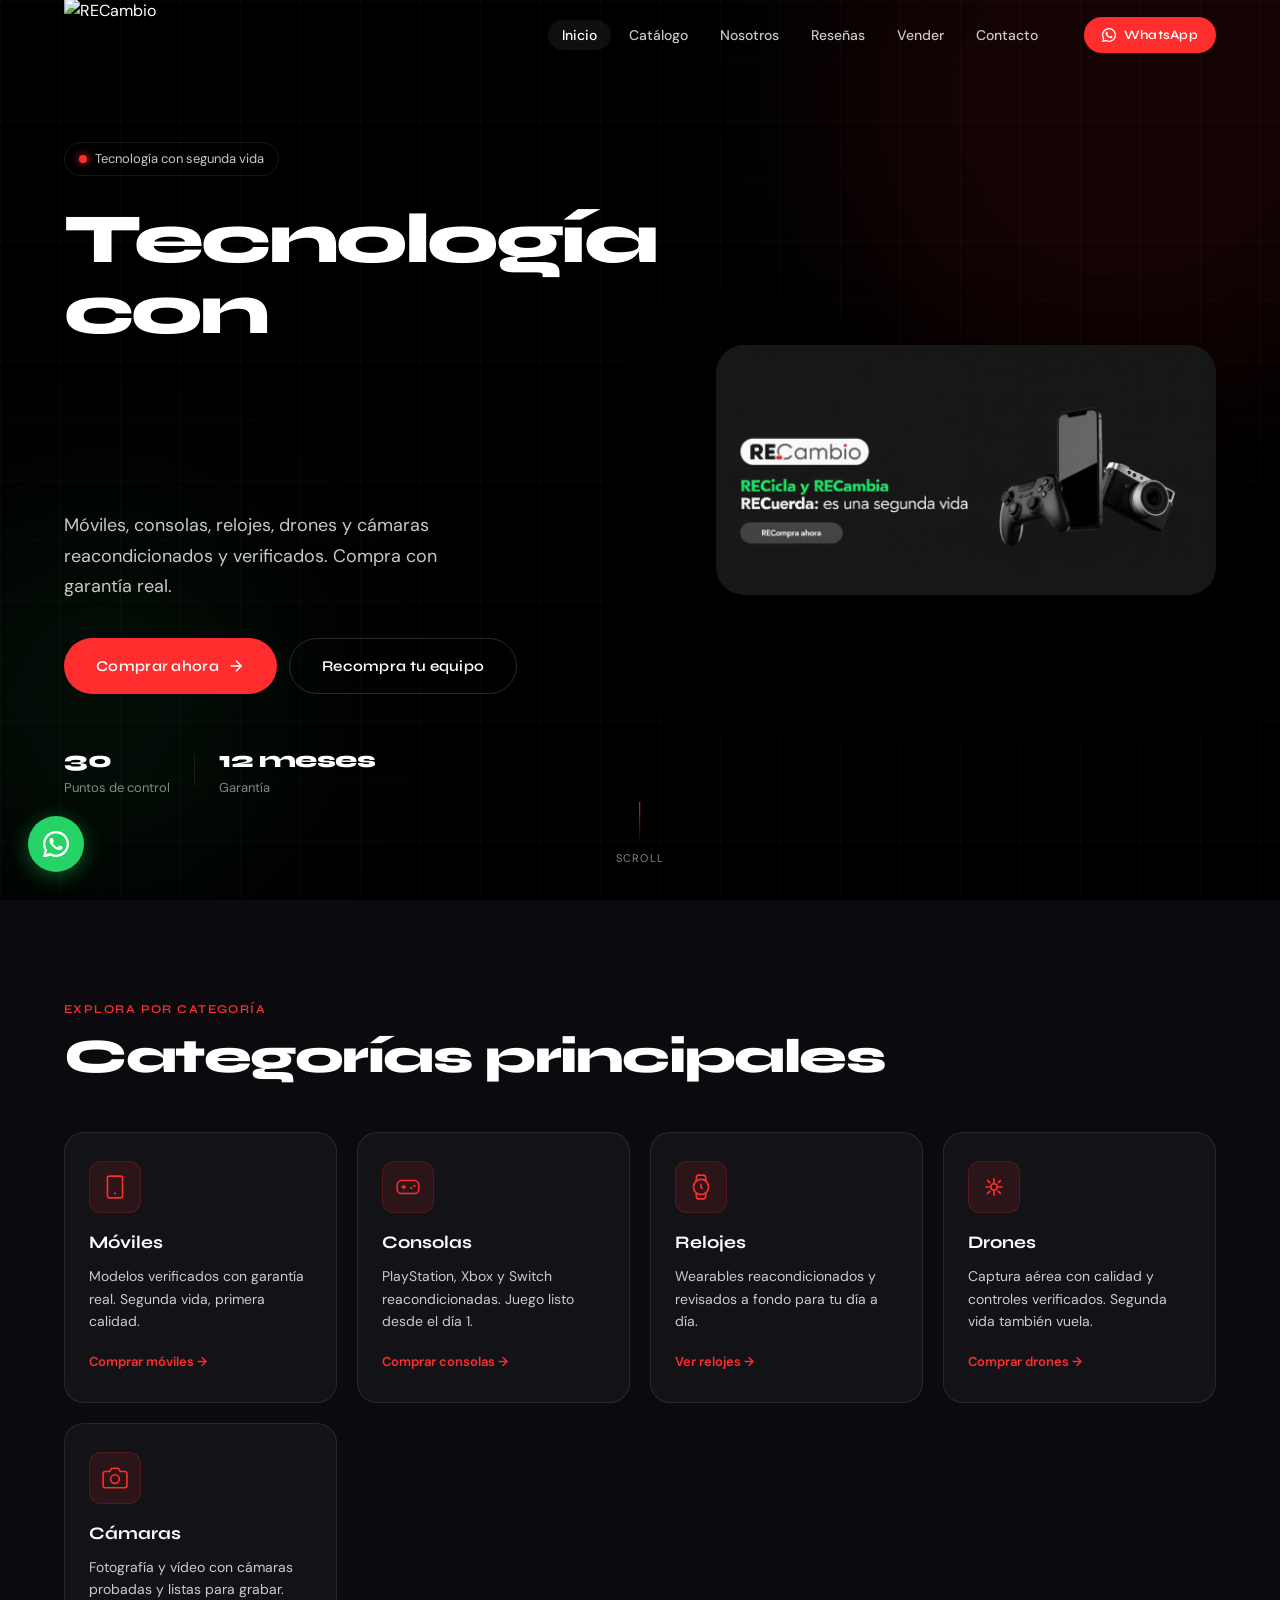
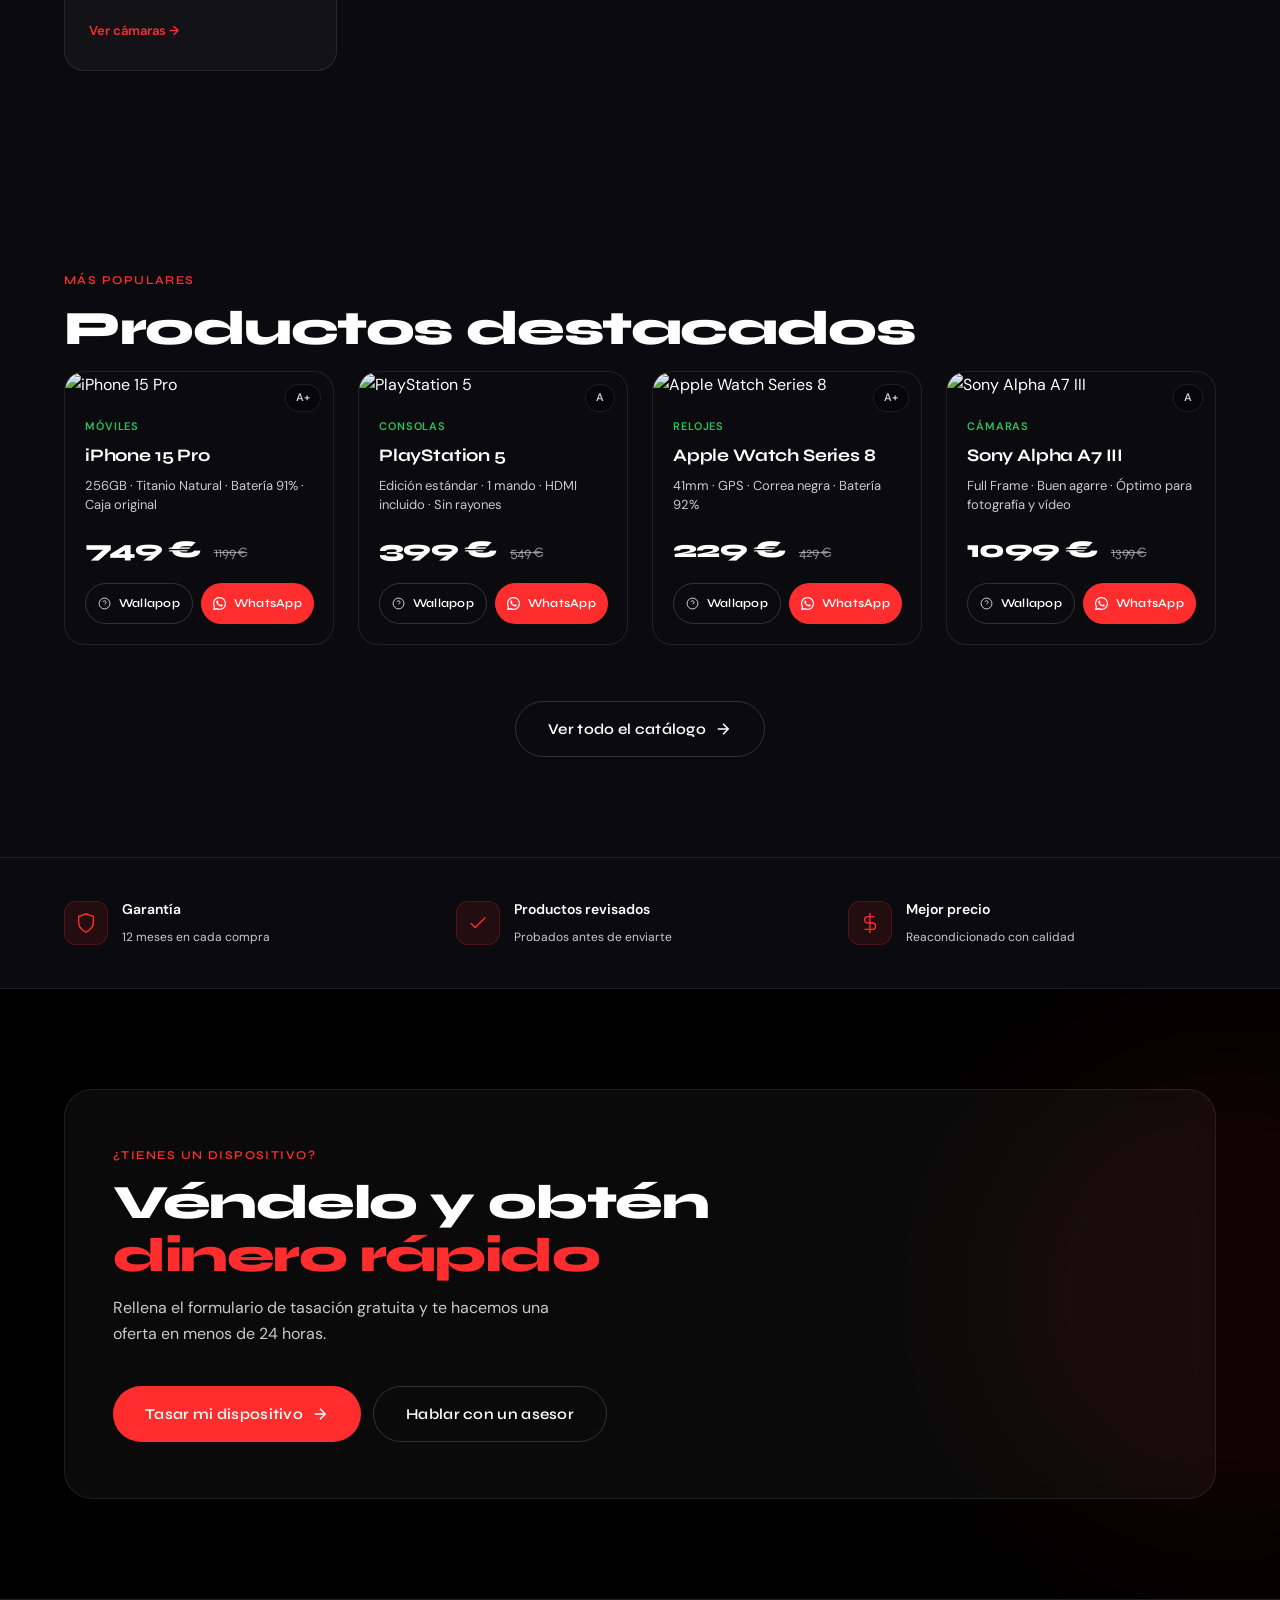
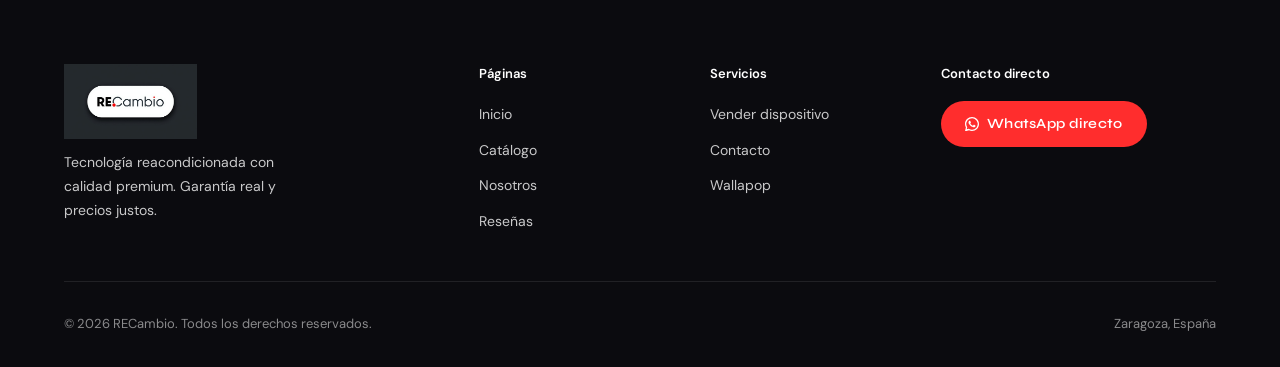
==== commit fd97234b: "Add files via upload" ====
--- a/index.html
+++ b/index.html
@@ -3,11 +3,12 @@
 <head>
   <meta charset="UTF-8" />
   <meta name="viewport" content="width=device-width, initial-scale=1.0" />
-  <meta name="description" content="NovaTech — Tecnología reacondicionada de calidad premium. Smartphones, consolas y dispositivos electrónicos al mejor precio." />
-  <title>NovaTech — Inicio</title>
+  <meta name="description" content="RECambio — Tecnología reacondicionada con segunda vida. Móviles, consolas y dispositivos al mejor precio." />
+  <title>RECambio — Inicio</title>
   <link rel="preconnect" href="https://fonts.googleapis.com">
   <link rel="preconnect" href="https://fonts.gstatic.com" crossorigin>
   <link href="https://fonts.googleapis.com/css2?family=Syne:wght@400;500;600;700;800&family=DM+Sans:opsz,wght@9..40,300;9..40,400;9..40,500&display=swap" rel="stylesheet">
+  <link rel="stylesheet" href="">
   <link rel="stylesheet" href="style.css" />
 </head>
 <body>
@@ -27,58 +28,31 @@
         <div class="hero-text">
           <div class="hero-badge reveal">
             <span class="badge-dot"></span>
-            Tecnología reacondicionada certificada
+            Tecnología con segunda vida
           </div>
           <h1 class="hero-title reveal reveal-delay-1">
-            Tecnología<br>de calidad<br><em>al mejor precio</em>
+            Tecnología<br>con <em>segunda vida</em>
           </h1>
           <p class="hero-sub reveal reveal-delay-2">
-            Smartphones, consolas y dispositivos electrónicos seleccionados,
-            verificados y listos para ti. Garantía incluida.
+            Móviles, consolas, relojes, drones y cámaras reacondicionados y verificados.
+            Compra con garantía real.
           </p>
           <div class="hero-ctas reveal reveal-delay-3">
             <a href="catalogo.html" class="btn btn-primary btn-lg">
-              Ver catálogo
+              Comprar ahora
               <svg viewBox="0 0 24 24" fill="none" stroke="currentColor" stroke-width="2" width="18" height="18"><path d="M5 12h14M12 5l7 7-7 7"/></svg>
             </a>
-            <a href="contacto.html" class="btn btn-outline btn-lg">Contactar</a>
+            <a href="tasacion.html" class="btn btn-outline btn-lg">Recompra tu equipo</a>
           </div>
           <div class="hero-stats reveal reveal-delay-4">
-            <div class="stat"><span class="stat-n">+500</span><span class="stat-l">Productos</span></div>
+            <div class="stat"><span class="stat-n">30</span><span class="stat-l">Puntos de control</span></div>
             <div class="stat-divider"></div>
-            <div class="stat"><span class="stat-n">4.9★</span><span class="stat-l">Valoración</span></div>
-            <div class="stat-divider"></div>
-            <div class="stat"><span class="stat-n">+1000</span><span class="stat-l">Clientes</span></div>
+            <div class="stat"><span class="stat-n">12 meses</span><span class="stat-l">Garantía</span></div>
           </div>
         </div>
 
         <div class="hero-visual reveal reveal-delay-2">
-          <div class="phone-mockup">
-            <div class="phone-glow"></div>
-            <div class="phone-frame">
-              <div class="phone-screen">
-                <div class="phone-screen-content">
-                  <div class="ps-bar"></div>
-                  <div class="ps-title">iPhone 15 Pro</div>
-                  <div class="ps-price">749 €</div>
-                  <div class="ps-badge">Reacondicionado A+</div>
-                  <div class="ps-img">📱</div>
-                </div>
-              </div>
-              <div class="phone-island"></div>
-              <div class="phone-btn phone-btn-r"></div>
-              <div class="phone-btn phone-btn-l1"></div>
-              <div class="phone-btn phone-btn-l2"></div>
-            </div>
-            <div class="floating-card card-1 glass">
-              <svg viewBox="0 0 24 24" fill="none" stroke="#3b82f6" stroke-width="2" width="15" height="15"><path d="M22 11.08V12a10 10 0 1 1-5.93-9.14"/><polyline points="22 4 12 14.01 9 11.01"/></svg>
-              Garantía 12 meses
-            </div>
-            <div class="floating-card card-2 glass">
-              <svg viewBox="0 0 24 24" fill="none" stroke="#3b82f6" stroke-width="2" width="15" height="15"><path d="M5 12h14M12 5l7 7-7 7"/></svg>
-              Envío 24h
-            </div>
-          </div>
+          <img src="hero-recambio.png" alt="Productos RECambio" class="hero-visual-img" loading="eager" />
         </div>
       </div>
 
@@ -91,32 +65,48 @@
     <!-- ==================== CATEGORÍAS ==================== -->
     <section class="section categories">
       <div class="container">
-        <div class="section-label reveal">Lo que ofrecemos</div>
-        <h2 class="section-title reveal reveal-delay-1">Nuestras categorías</h2>
+        <div class="section-label reveal">Explora por categoría</div>
+        <h2 class="section-title reveal reveal-delay-1">Categorías principales</h2>
         <div class="cat-grid">
           <a href="catalogo.html?cat=movil" class="cat-card reveal reveal-delay-1">
-            <div class="cat-icon">📱</div>
-            <h3>Smartphones</h3>
-            <p>iPhone, Samsung Galaxy, Google Pixel y más. Todos verificados y con garantía.</p>
-            <span class="cat-link">Ver móviles →</span>
+            <div class="cat-icon">
+              <svg viewBox="0 0 24 24" fill="none" stroke="currentColor" stroke-width="1.5" width="26" height="26"><rect x="5" y="2" width="14" height="20" rx="2"/><line x1="12" y1="18" x2="12.01" y2="18" stroke-width="2" stroke-linecap="round"/></svg>
+            </div>
+            <h3>Móviles</h3>
+            <p>Modelos verificados con garantía real. Segunda vida, primera calidad.</p>
+            <span class="cat-link">Comprar móviles →</span>
           </a>
           <a href="catalogo.html?cat=consola" class="cat-card reveal reveal-delay-2">
-            <div class="cat-icon">🎮</div>
+            <div class="cat-icon">
+              <svg viewBox="0 0 24 24" fill="none" stroke="currentColor" stroke-width="1.5" width="26" height="26"><rect x="2" y="6" width="20" height="12" rx="4"/><path d="M6 12h4"/><path d="M8 10v4"/><circle cx="15" cy="13" r="1" fill="currentColor" stroke="none"/><circle cx="18" cy="11" r="1" fill="currentColor" stroke="none"/></svg>
+            </div>
             <h3>Consolas</h3>
-            <p>PlayStation, Xbox, Nintendo Switch. Gaming de calidad al mejor precio.</p>
-            <span class="cat-link">Ver consolas →</span>
-          </a>
-          <a href="catalogo.html?cat=portatil" class="cat-card reveal reveal-delay-3">
-            <div class="cat-icon">💻</div>
-            <h3>Portátiles</h3>
-            <p>MacBook, Surface, tablets. Trabajo y creatividad sin compromiso.</p>
-            <span class="cat-link">Ver portátiles →</span>
-          </a>
-          <a href="catalogo.html?cat=accesorio" class="cat-card reveal reveal-delay-4">
-            <div class="cat-icon">🎧</div>
-            <h3>Accesorios</h3>
-            <p>AirPods, mandos, cargadores y periféricos. Completa tu setup.</p>
-            <span class="cat-link">Ver accesorios →</span>
+            <p>PlayStation, Xbox y Switch reacondicionadas. Juego listo desde el día 1.</p>
+            <span class="cat-link">Comprar consolas →</span>
+          </a>
+          <a href="catalogo.html?cat=reloj" class="cat-card reveal reveal-delay-3">
+            <div class="cat-icon">
+              <svg viewBox="0 0 24 24" fill="none" stroke="currentColor" stroke-width="1.5" width="26" height="26"><circle cx="12" cy="12" r="7"/><polyline points="12 9 12 12 13.5 13.5"/><path d="M16.51 17.35l-.35 3.83a2 2 0 0 1-2 1.82H9.83a2 2 0 0 1-2-1.82l-.35-3.83m.01-10.7.35-3.83A2 2 0 0 1 9.83 1h4.35a2 2 0 0 1 2 1.82l.35 3.83"/></svg>
+            </div>
+            <h3>Relojes</h3>
+            <p>Wearables reacondicionados y revisados a fondo para tu día a día.</p>
+            <span class="cat-link">Ver relojes →</span>
+          </a>
+          <a href="catalogo.html?cat=drone" class="cat-card reveal reveal-delay-4">
+            <div class="cat-icon">
+              <svg viewBox="0 0 24 24" fill="none" stroke="currentColor" stroke-width="1.5" width="26" height="26"><circle cx="12" cy="12" r="3"/><path d="M12 9V4M12 20v-5M9 12H4M20 12h-5"/><path d="M5.64 5.64l2.83 2.83M15.54 15.54l2.83 2.83M18.37 5.64l-2.83 2.83M8.46 15.54l-2.83 2.83"/></svg>
+            </div>
+            <h3>Drones</h3>
+            <p>Captura aérea con calidad y controles verificados. Segunda vida también vuela.</p>
+            <span class="cat-link">Comprar drones →</span>
+          </a>
+          <a href="catalogo.html?cat=camara" class="cat-card reveal reveal-delay-2">
+            <div class="cat-icon">
+              <svg viewBox="0 0 24 24" fill="none" stroke="currentColor" stroke-width="1.5" width="26" height="26"><path d="M23 19a2 2 0 0 1-2 2H3a2 2 0 0 1-2-2V8a2 2 0 0 1 2-2h4l2-3h6l2 3h4a2 2 0 0 1 2 2z"/><circle cx="12" cy="13" r="4"/></svg>
+            </div>
+            <h3>Cámaras</h3>
+            <p>Fotografía y vídeo con cámaras probadas y listas para grabar.</p>
+            <span class="cat-link">Ver cámaras →</span>
           </a>
         </div>
       </div>
@@ -142,31 +132,30 @@
       <div class="container">
         <div class="trust-grid">
           <div class="trust-item reveal">
-            <div class="trust-icon">🛡️</div>
+            <div class="trust-icon">
+              <svg viewBox="0 0 24 24" fill="none" stroke="currentColor" stroke-width="1.5" width="22" height="22"><path d="M12 22s8-4 8-10V5l-8-3-8 3v7c0 6 8 10 8 10z"/></svg>
+            </div>
             <div>
-              <strong>Garantía 12 meses</strong>
-              <span>En todos los productos</span>
+              <strong>Garantía</strong>
+              <span>12 meses en cada compra</span>
             </div>
           </div>
           <div class="trust-item reveal reveal-delay-1">
-            <div class="trust-icon">⚡</div>
+            <div class="trust-icon">
+              <svg viewBox="0 0 24 24" fill="none" stroke="currentColor" stroke-width="1.5" width="22" height="22"><polyline points="20 6 9 17 4 12"/></svg>
+            </div>
             <div>
-              <strong>Envío en 24-48h</strong>
-              <span>A toda España</span>
+              <strong>Productos revisados</strong>
+              <span>Probados antes de enviarte</span>
             </div>
           </div>
           <div class="trust-item reveal reveal-delay-2">
-            <div class="trust-icon">🔍</div>
+            <div class="trust-icon">
+              <svg viewBox="0 0 24 24" fill="none" stroke="currentColor" stroke-width="1.5" width="22" height="22"><line x1="12" y1="1" x2="12" y2="23"/><path d="M17 5H9.5a3.5 3.5 0 0 0 0 7h5a3.5 3.5 0 0 1 0 7H6"/></svg>
+            </div>
             <div>
-              <strong>30 puntos de control</strong>
-              <span>Verificación exhaustiva</span>
-            </div>
-          </div>
-          <div class="trust-item reveal reveal-delay-3">
-            <div class="trust-icon">💬</div>
-            <div>
-              <strong>Soporte WhatsApp</strong>
-              <span>Respuesta en 2 horas</span>
+              <strong>Mejor precio</strong>
+              <span>Reacondicionado con calidad</span>
             </div>
           </div>
         </div>
@@ -202,11 +191,13 @@
   <script src="shared.js"></script>
   <script src="data.js"></script>
   <script>
-    // Render 4 featured products
+    // Render 4 productos destacados
     document.addEventListener('DOMContentLoaded', () => {
       const grid = document.getElementById('featuredGrid');
       if (!grid) return;
-      const featured = PRODUCTS.filter(p => [1,4,7,9].includes(p.id));
+      const featured = (PRODUCTS.filter(p => p.featured).slice(0, 4).length)
+        ? PRODUCTS.filter(p => p.featured).slice(0, 4)
+        : PRODUCTS.slice(0, 4);
       grid.innerHTML = featured.map(productCard).join('');
       // Animate
       grid.querySelectorAll('.product-card').forEach((card, i) => {
@@ -216,4 +207,4 @@
     });
   </script>
 </body>
-</html>
+</html>
--- a/style.css
+++ b/style.css
@@ -1,27 +1,32 @@
 /* ================================================================
-   NovaTech — Premium Tech Store
+   RECambio — Reacondiciona con estilo
    CSS: Minimalist dark-premium with blue accents
    Font: Syne (display) + DM Sans (body)
 ================================================================ */
 
 /* ---- CSS Variables ---- */
 :root {
-  --bg: #06060a;
-  --bg-2: #0d0d14;
-  --bg-3: #111119;
-  --surface: rgba(255,255,255,0.03);
+  --bg: #000000;
+  --bg-2: #0b0b0f;
+  --bg-3: #111118;
+  --surface: rgba(255,255,255,0.035);
   --surface-hover: rgba(255,255,255,0.06);
-  --border: rgba(255,255,255,0.08);
+  --border: rgba(255,255,255,0.09);
   --border-hover: rgba(255,255,255,0.16);
 
-  --blue: #3b82f6;
-  --blue-light: #60a5fa;
-  --blue-dark: #1d4ed8;
-  --blue-glow: rgba(59,130,246,0.25);
-
-  --text: #f0f0f5;
-  --text-2: #9898aa;
-  --text-3: #5a5a6e;
+  --blue: #ff2d2d;
+  --blue-light: #ff5a5a;
+  --blue-dark: #d81818;
+  --blue-glow: rgba(255,45,45,0.28);
+
+  /* Acento secundario (eco/recycle) */
+  --green: #22c55e;
+  --green-light: #34d399;
+  --green-glow: rgba(34,197,94,0.25);
+
+  --text: #ffffff;
+  --text-2: rgba(255,255,255,0.78);
+  --text-3: rgba(255,255,255,0.52);
 
   --font-display: 'Syne', sans-serif;
   --font-body: 'DM Sans', sans-serif;
@@ -240,14 +245,14 @@
   gap: 32px;
 }
 .nav-logo {
-  font-family: var(--font-display);
-  font-size: 1.35rem;
-  font-weight: 800;
-  letter-spacing: -0.02em;
-  color: var(--text);
+  display: inline-flex;
+  align-items: center;
   flex-shrink: 0;
 }
-.nav-logo span { color: var(--blue); }
+.nav-logo-img {
+  height: 75px;
+  width: auto;
+}
 
 .nav-links {
   display: flex;
@@ -368,10 +373,10 @@
   pointer-events: none;
   z-index: 0;
 }
-.blob-1 { width: 600px; height: 600px; background: rgba(59,130,246,0.08); top: -200px; right: -150px; }
-.blob-2 { width: 400px; height: 400px; background: rgba(99,102,241,0.06); bottom: 0; left: -100px; }
-.blob-3 { width: 500px; height: 500px; background: rgba(59,130,246,0.07); top: 50%; right: -200px; transform: translateY(-50%); }
-.blob-4 { width: 450px; height: 450px; background: rgba(99,102,241,0.07); bottom: -100px; left: -100px; }
+.blob-1 { width: 600px; height: 600px; background: rgba(255,45,45,0.08); top: -200px; right: -150px; }
+.blob-2 { width: 400px; height: 400px; background: rgba(34,197,94,0.06); bottom: 0; left: -100px; }
+.blob-3 { width: 500px; height: 500px; background: rgba(255,45,45,0.07); top: 50%; right: -200px; transform: translateY(-50%); }
+.blob-4 { width: 450px; height: 450px; background: rgba(34,197,94,0.07); bottom: -100px; left: -100px; }
 
 .grid-overlay {
   position: absolute;
@@ -434,7 +439,7 @@
 }
 .hero-title em {
   font-style: normal;
-  background: linear-gradient(135deg, var(--blue) 0%, #818cf8 100%);
+  background: linear-gradient(135deg, var(--blue) 0%, var(--red-light) 100%);
   -webkit-background-clip: text;
   -webkit-text-fill-color: transparent;
   background-clip: text;
@@ -497,6 +502,12 @@
 
 /* ---- Phone Mockup ---- */
 .hero-visual { display: flex; justify-content: center; align-items: center; }
+.hero-visual-img {
+  width: min(560px, 100%);
+  height: auto;
+  border-radius: var(--radius-xl);
+  box-shadow: 0 40px 90px rgba(0,0,0,0.55);
+}
 .phone-mockup {
   position: relative;
   width: 280px;
@@ -562,8 +573,8 @@
   letter-spacing: -0.04em;
 }
 .ps-badge {
-  background: rgba(59,130,246,0.15);
-  border: 1px solid rgba(59,130,246,0.3);
+  background: rgba(255,45,45,0.14);
+  border: 1px solid rgba(255,45,45,0.34);
   color: var(--blue-light);
   font-size: 11px;
   padding: 4px 10px;
@@ -616,7 +627,7 @@
 .categories { background: var(--bg-2); }
 .cat-grid {
   display: grid;
-  grid-template-columns: repeat(4, 1fr);
+  grid-template-columns: repeat(auto-fit, minmax(220px, 1fr));
   gap: 20px;
   margin-top: 48px;
 }
@@ -626,7 +637,7 @@
   border-radius: var(--radius-lg);
   padding: 28px 24px;
   transition: all var(--transition);
-  cursor: default;
+  cursor: pointer;
 }
 .cat-card:hover {
   border-color: var(--blue);
@@ -634,7 +645,20 @@
   transform: translateY(-4px);
   box-shadow: 0 16px 48px rgba(0,0,0,0.3), 0 0 0 1px var(--blue-glow);
 }
-.cat-icon { font-size: 2.5rem; margin-bottom: 16px; }
+.cat-icon {
+  width: 52px; height: 52px;
+  background: rgba(255,45,45,0.1);
+  border: 1px solid rgba(255,45,45,0.2);
+  border-radius: var(--radius);
+  display: flex; align-items: center; justify-content: center;
+  color: var(--blue);
+  margin-bottom: 16px;
+  transition: all var(--transition);
+}
+.cat-card:hover .cat-icon {
+  background: rgba(255,45,45,0.18);
+  border-color: rgba(255,45,45,0.4);
+}
 .cat-card h3 {
   font-family: var(--font-display);
   font-size: 1.1rem;
@@ -676,6 +700,28 @@
   color: #fff;
 }
 
+.filter-more {
+  padding: 8px 20px;
+  border-radius: 100px;
+  font-size: 14px;
+  font-weight: 500;
+  background: var(--surface);
+  border: 1px solid var(--border);
+  color: var(--text-2);
+  transition: all var(--transition);
+}
+.filter-more:hover {
+  border-color: var(--blue);
+  color: var(--text);
+  background: var(--surface-hover);
+}
+
+.extra-filters {
+  display: flex;
+  gap: 8px;
+  flex-wrap: wrap;
+}
+
 /* Product grid */
 .product-grid {
   display: grid;
@@ -693,7 +739,7 @@
   flex-direction: column;
 }
 .product-card:hover {
-  border-color: rgba(59,130,246,0.4);
+  border-color: rgba(255,45,45,0.35);
   transform: translateY(-6px);
   box-shadow: 0 24px 60px rgba(0,0,0,0.4);
 }
@@ -734,7 +780,7 @@
 }
 .product-cat {
   font-size: 11px;
-  color: var(--blue);
+  color: var(--green);
   font-weight: 600;
   letter-spacing: 0.08em;
   text-transform: uppercase;
@@ -826,7 +872,16 @@
   align-items: flex-start;
   gap: 12px;
 }
-.value-icon { font-size: 1.3rem; margin-top: 2px; flex-shrink: 0; }
+.value-icon {
+  width: 36px; height: 36px;
+  background: rgba(255,45,45,0.1);
+  border: 1px solid rgba(255,45,45,0.2);
+  border-radius: 8px;
+  display: flex; align-items: center; justify-content: center;
+  color: var(--blue);
+  flex-shrink: 0;
+  margin-top: 2px;
+}
 .value-item strong {
   display: block;
   font-weight: 600;
@@ -900,7 +955,7 @@
   color: var(--text);
   line-height: 1;
 }
-.stars { font-size: 1.4rem; color: #f59e0b; margin-bottom: 4px; }
+.stars { font-size: 1.4rem; color: var(--red); margin-bottom: 4px; }
 .rating-count { font-size: 14px; color: var(--text-2); }
 
 .reviews-grid {
@@ -919,7 +974,7 @@
   border-color: var(--border-hover);
   transform: translateY(-3px);
 }
-.review-stars { color: #f59e0b; font-size: 1rem; margin-bottom: 12px; }
+.review-stars { color: var(--red); font-size: 1rem; margin-bottom: 12px; }
 .review-text {
   font-size: 14px;
   color: var(--text-2);
@@ -1099,7 +1154,7 @@
   gap: 48px;
   margin-bottom: 48px;
 }
-.footer-brand .nav-logo { display: block; margin-bottom: 12px; }
+.footer-brand .nav-logo { display: flex; align-items: center; margin-bottom: 12px; }
 .footer-brand p { font-size: 14px; color: var(--text-2); line-height: 1.7; max-width: 240px; }
 .footer-links strong { display: block; font-size: 13px; font-weight: 600; color: var(--text); margin-bottom: 16px; }
 .footer-links ul { display: flex; flex-direction: column; gap: 10px; }
@@ -1198,6 +1253,7 @@
   .phone-mockup { width: 200px; }
   .phone-frame { width: 180px; height: 370px; }
   .card-1, .card-2 { display: none; }
+  .hero-visual-img { max-width: 420px; }
   .sell-form, .contact-form { padding: 24px; }
 }
 
@@ -1245,7 +1301,7 @@
 }
 .trust-grid {
   display: grid;
-  grid-template-columns: repeat(4, 1fr);
+  grid-template-columns: repeat(3, 1fr);
   gap: 24px;
 }
 .trust-item {
@@ -1253,7 +1309,15 @@
   align-items: center;
   gap: 14px;
 }
-.trust-icon { font-size: 1.8rem; flex-shrink: 0; }
+.trust-icon {
+  width: 44px; height: 44px;
+  background: rgba(255,45,45,0.1);
+  border: 1px solid rgba(255,45,45,0.2);
+  border-radius: var(--radius);
+  display: flex; align-items: center; justify-content: center;
+  color: var(--blue);
+  flex-shrink: 0;
+}
 .trust-item strong { display: block; font-size: 14px; font-weight: 600; margin-bottom: 2px; }
 .trust-item span { font-size: 12px; color: var(--text-2); }
 
@@ -1344,8 +1408,16 @@
   padding: 28px 24px;
   transition: all var(--transition);
 }
-.value-card:hover { border-color: rgba(59,130,246,0.4); transform: translateY(-4px); }
-.vc-icon { font-size: 2rem; margin-bottom: 14px; }
+.value-card:hover { border-color: rgba(255,45,45,0.35); transform: translateY(-4px); }
+.vc-icon {
+  width: 48px; height: 48px;
+  background: rgba(255,45,45,0.1);
+  border: 1px solid rgba(255,45,45,0.2);
+  border-radius: var(--radius);
+  display: flex; align-items: center; justify-content: center;
+  color: var(--blue);
+  margin-bottom: 14px;
+}
 .value-card h3 { font-family: var(--font-display); font-size: 1rem; font-weight: 700; margin-bottom: 8px; }
 .value-card p { font-size: 14px; color: var(--text-2); line-height: 1.6; }
 
@@ -1405,9 +1477,9 @@
   font-weight: 800;
   margin: 0 auto 16px;
 }
-.grade-a-plus { background: rgba(59,130,246,0.15); color: #60a5fa; border: 2px solid #3b82f6; }
-.grade-a      { background: rgba(99,102,241,0.15); color: #818cf8; border: 2px solid #6366f1; }
-.grade-b      { background: rgba(245,158,11,0.15); color: #fbbf24; border: 2px solid #f59e0b; }
+.grade-a-plus { background: rgba(34,197,94,0.14); color: var(--green); border: 2px solid var(--green); }
+.grade-a      { background: rgba(255,45,45,0.12); color: var(--red-light); border: 2px solid var(--red); }
+.grade-b      { background: rgba(255,255,255,0.05); color: var(--text-2); border: 2px solid var(--border); }
 .grade-card h3 { font-family: var(--font-display); font-size: 1rem; font-weight: 700; margin-bottom: 8px; }
 .grade-card p  { font-size: 13px; color: var(--text-2); line-height: 1.6; }
 
@@ -1433,13 +1505,13 @@
   color: var(--text);
   line-height: 1;
 }
-.rating-stars-big { font-size: 1.4rem; color: #f59e0b; margin: 4px 0; }
+.rating-stars-big { font-size: 1.4rem; color: var(--red); margin: 4px 0; }
 .rating-total { font-size: 13px; color: var(--text-3); }
 
 .rs-bars { display: flex; flex-direction: column; gap: 10px; }
 .rbar-row { display: flex; align-items: center; gap: 10px; font-size: 13px; color: var(--text-2); }
 .rbar { flex: 1; height: 6px; background: var(--border); border-radius: 10px; overflow: hidden; }
-.rbar-fill { height: 100%; background: #f59e0b; border-radius: 10px; }
+.rbar-fill { height: 100%; background: var(--red); border-radius: 10px; }
 .rbar-row > span:last-child { min-width: 32px; text-align: right; }
 
 .rs-right {}
@@ -1500,7 +1572,15 @@
   letter-spacing: 0.04em;
   margin-bottom: 10px;
 }
-.hs-icon { font-size: 2rem; margin-bottom: 12px; }
+.hs-icon {
+  width: 52px; height: 52px;
+  background: rgba(255,45,45,0.1);
+  border: 1px solid rgba(255,45,45,0.2);
+  border-radius: var(--radius);
+  display: flex; align-items: center; justify-content: center;
+  color: var(--blue);
+  margin: 0 auto 12px;
+}
 .how-step h3 { font-family: var(--font-display); font-size: 1rem; font-weight: 700; margin-bottom: 8px; }
 .how-step p  { font-size: 13px; color: var(--text-2); line-height: 1.6; }
 .how-arrow { font-size: 1.4rem; color: var(--blue); padding-top: 48px; flex-shrink: 0; }
@@ -1518,7 +1598,15 @@
 }
 .ti-card h3 { font-family: var(--font-display); font-size: 1rem; font-weight: 700; margin-bottom: 14px; }
 .buy-list, .tip-list { display: flex; flex-direction: column; gap: 10px; }
-.buy-list li, .tip-list li { font-size: 13px; color: var(--text-2); display: flex; gap: 10px; align-items: baseline; }
+.buy-list li, .tip-list li { font-size: 13px; color: var(--text-2); display: flex; gap: 10px; align-items: center; }
+.buy-icon, .tip-icon {
+  width: 26px; height: 26px;
+  background: rgba(255,45,45,0.1);
+  border-radius: 6px;
+  display: flex; align-items: center; justify-content: center;
+  color: var(--blue);
+  flex-shrink: 0;
+}
 
 .file-drop.dragging { border-color: var(--blue); background: var(--blue-glow); }
 
@@ -1675,4 +1763,4 @@
   .rating-summary { padding: 24px; gap: 24px; }
   .contact-grid   { grid-template-columns: 1fr; }
   .sell-cta-inner { padding: 32px 24px; }
-}
+}
